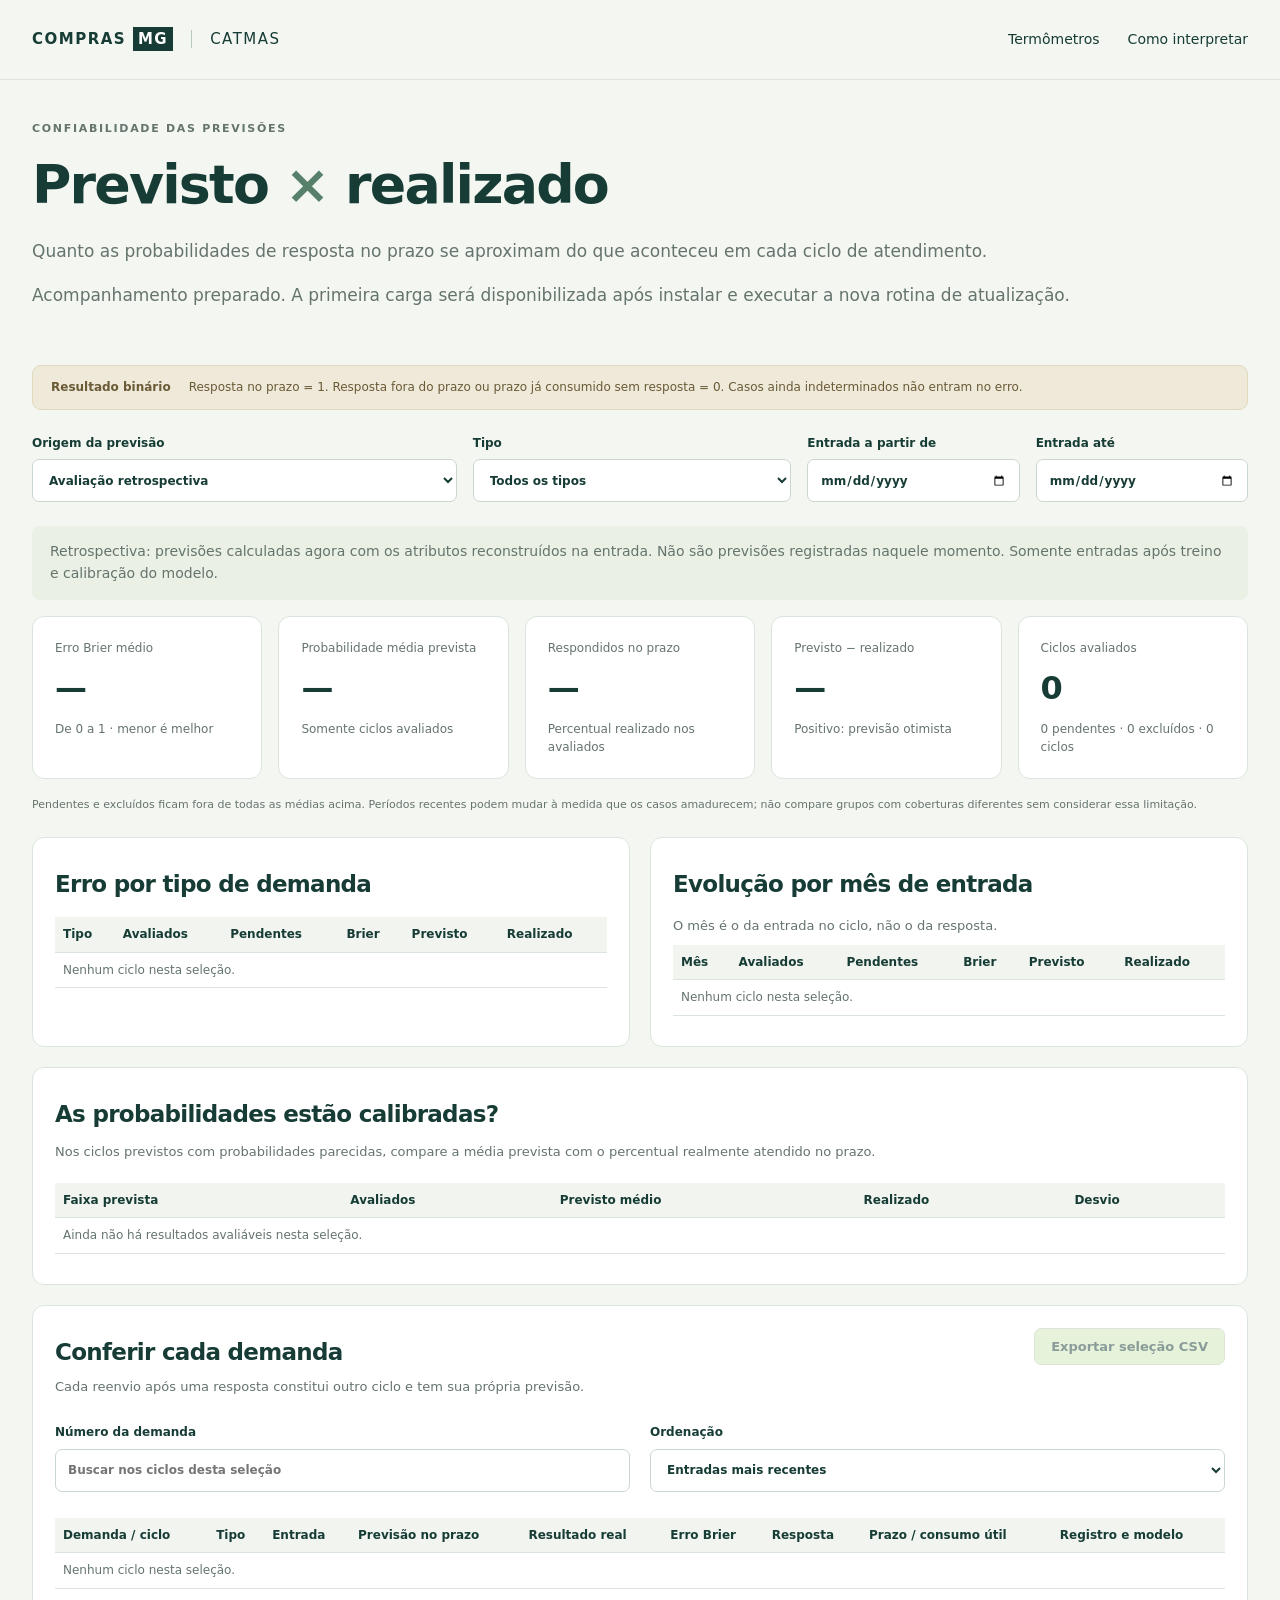
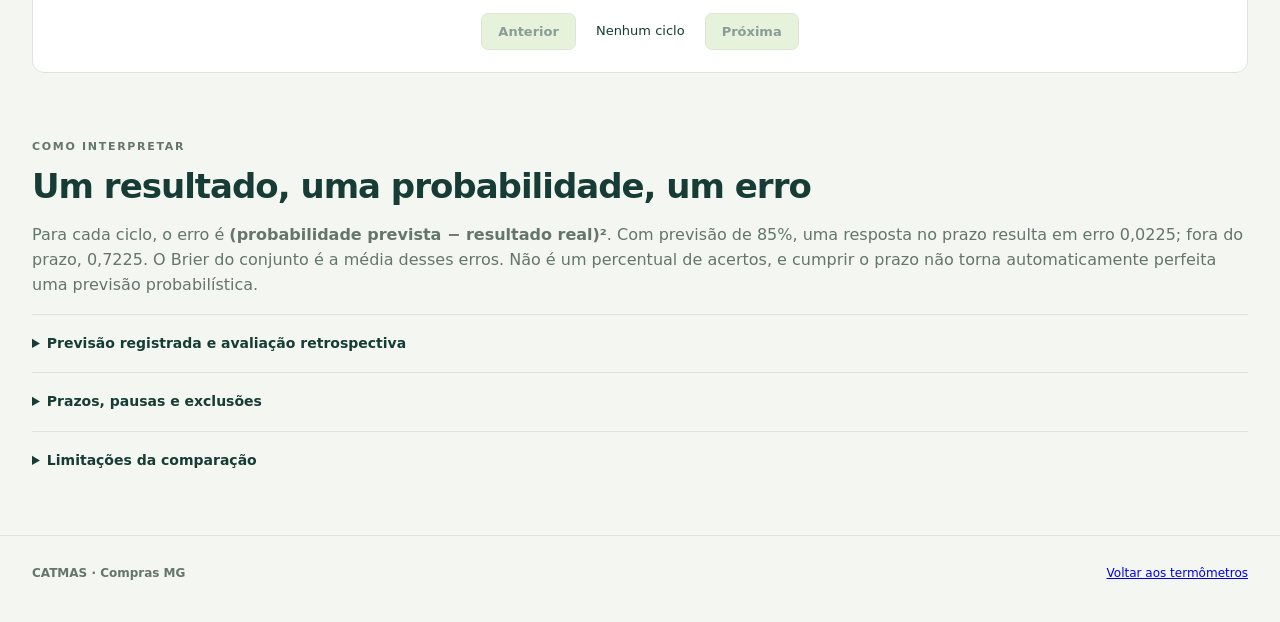
==== acompanhamento.html @ 013da7c5 "Adiciona acompanhamento das probabilidades por demanda com Brier e previsões preservadas" ====
<!doctype html>
<html lang="pt-BR"><head><meta charset="utf-8"><meta name="viewport" content="width=device-width,initial-scale=1"><title>Previsto × realizado · CATMAS</title><link rel="stylesheet" href="style.css?v=20261111-avaliacao-1"><link rel="stylesheet" href="acompanhamento.css?v=1"></head>
<body><header><a class="brand" href="./">COMPRAS <b>MG</b><span>CATMAS</span></a><nav><a href="./">Termômetros</a><a href="#criterios">Como interpretar</a></nav></header>
<main><section class="intro"><div class="eyebrow">CONFIABILIDADE DAS PREVISÕES</div><h1>Previsto <em>×</em> realizado</h1><p>Quanto as probabilidades de resposta no prazo se aproximam do que aconteceu em cada ciclo de atendimento.</p><p id="monitorStatus" role="status">Carregando acompanhamento…</p></section>
<div class="notice"><strong>Resultado binário</strong><span>Resposta no prazo = 1. Resposta fora do prazo ou prazo já consumido sem resposta = 0. Casos ainda indeterminados não entram no erro.</span></div>
<section class="monitor-controls" aria-label="Filtros do acompanhamento"><label>Origem da previsão<select id="evalOrigin"><option value="retrospectiva">Avaliação retrospectiva</option><option value="registrada_sem_resultado">Registrada sem resultado observado</option></select></label><label>Tipo<select id="evalType"><option value="">Todos os tipos</option><option value="item_material">Item de material</option><option value="item_servico">Item de serviço</option><option value="material">Material</option><option value="servico">Serviço</option><option value="alteracao">Solicitação de alteração</option></select></label><label>Entrada a partir de<input id="evalFrom" type="date"></label><label>Entrada até<input id="evalTo" type="date"></label></section>
<p id="originNote" class="origin-note"></p><p id="filterError" role="alert"></p>
<section class="evaluation-metrics" aria-label="Resultados da seleção"><article><span>Erro Brier médio</span><strong id="metricBrier">—</strong><small>De 0 a 1 · menor é melhor</small></article><article><span>Probabilidade média prevista</span><strong id="metricExpected">—</strong><small>Somente ciclos avaliados</small></article><article><span>Respondidos no prazo</span><strong id="metricActual">—</strong><small>Percentual realizado nos avaliados</small></article><article><span>Previsto − realizado</span><strong id="metricGap">—</strong><small>Positivo: previsão otimista</small></article><article><span>Ciclos avaliados</span><strong id="metricCount">—</strong><small id="metricCoverage">Aguardando dados</small></article></section>
<p class="small">Pendentes e excluídos ficam fora de todas as médias acima. Períodos recentes podem mudar à medida que os casos amadurecem; não compare grupos com coberturas diferentes sem considerar essa limitação.</p>
<div class="evaluation-grid"><section class="evaluation-panel"><h2>Erro por tipo de demanda</h2><div class="table-scroll"><table><thead><tr><th>Tipo</th><th>Avaliados</th><th>Pendentes</th><th>Brier</th><th>Previsto</th><th>Realizado</th></tr></thead><tbody id="typeRows"></tbody></table></div></section><section class="evaluation-panel"><h2>Evolução por mês de entrada</h2><p class="small">O mês é o da entrada no ciclo, não o da resposta.</p><div class="table-scroll"><table><thead><tr><th>Mês</th><th>Avaliados</th><th>Pendentes</th><th>Brier</th><th>Previsto</th><th>Realizado</th></tr></thead><tbody id="monthRows"></tbody></table></div></section></div>
<section class="evaluation-panel"><h2>As probabilidades estão calibradas?</h2><p>Nos ciclos previstos com probabilidades parecidas, compare a média prevista com o percentual realmente atendido no prazo.</p><div class="table-scroll"><table><thead><tr><th>Faixa prevista</th><th>Avaliados</th><th>Previsto médio</th><th>Realizado</th><th>Desvio</th></tr></thead><tbody id="calibrationRows"></tbody></table></div></section>
<section class="evaluation-panel"><div class="cardhead"><div><h2>Conferir cada demanda</h2><p>Cada reenvio após uma resposta constitui outro ciclo e tem sua própria previsão.</p></div><button id="exportEvaluation" disabled>Exportar seleção CSV</button></div><div class="record-controls"><label>Número da demanda<input id="evalSearch" inputmode="numeric" placeholder="Buscar nos ciclos desta seleção"></label><label>Ordenação<select id="evalSort"><option value="recent">Entradas mais recentes</option><option value="error">Maior erro de probabilidade</option></select></label></div><div class="table-scroll" tabindex="0" role="region" aria-label="Resultados individuais"><table><thead><tr><th>Demanda / ciclo</th><th>Tipo</th><th>Entrada</th><th>Previsão no prazo</th><th>Resultado real</th><th>Erro Brier</th><th>Resposta</th><th>Prazo / consumo útil</th><th>Registro e modelo</th></tr></thead><tbody id="evaluationRows"></tbody></table></div><div class="pagination"><button id="evalPrev">Anterior</button><span id="evalPage" aria-live="polite">—</span><button id="evalNext">Próxima</button></div></section>
<section class="method" id="criterios"><div class="eyebrow">COMO INTERPRETAR</div><h2>Um resultado, uma probabilidade, um erro</h2><p>Para cada ciclo, o erro é <strong>(probabilidade prevista − resultado real)²</strong>. Com previsão de 85%, uma resposta no prazo resulta em erro 0,0225; fora do prazo, 0,7225. O Brier do conjunto é a média desses erros. Não é um percentual de acertos, e cumprir o prazo não torna automaticamente perfeita uma previsão probabilística.</p><details><summary>Previsão registrada e avaliação retrospectiva</summary><p>Na retrospectiva, o modelo é aplicado agora aos atributos reconstruídos na entrada. Não significa que essa previsão foi exibida naquela data. A avaliação começa em janeiro de 2026, após treino e calibração do modelo atual. A outra visão contém previsões publicadas quando ainda não havia resultado conhecido na extração. Como a extração é periódica e pode ter atraso, isso não certifica registro em tempo real nem anterior à resposta efetiva na origem. As probabilidades ficam congeladas na primeira publicação; revisões dos eventos atualizam apenas a apuração e são sinalizadas.</p></details><details><summary>Prazos, pausas e exclusões</summary><p>São usadas as mesmas regras operacionais do termômetro: dia inicial excluído, 3 dias úteis para itens e alterações, 5 para materiais e serviços, com desconto das pausas com o demandante. Aberto com prazo já consumido recebe resultado 0; aberto ainda dentro do prazo permanece pendente. Retiradas, resposta inferida apenas pela geração do código, inconsistências de pausa e ciclos ausentes da extração ficam excluídos. Resultado 0 significa não atendido no prazo, não necessariamente uma demanda sem resposta até hoje.</p></details><details><summary>Limitações da comparação</summary><p>Avaliar apenas casos já definidos pode favorecer as respostas rápidas nos períodos mais recentes. Por isso o painel informa também pendentes e excluídos. Cada ciclo tem o mesmo peso no Brier agregado; a leitura por tipo evita que grupos maiores escondam erros dos menores. A referência é o último evento observado, sem garantia de sincronização completa. Os modelos são identificados pelo hash e não são retreinados por este acompanhamento.</p><p><a href="https://scikit-learn.org/stable/modules/generated/sklearn.metrics.brier_score_loss.html">Definição técnica do Brier score</a></p></details></section>
</main><footer><strong>CATMAS · Compras MG</strong><a href="./">Voltar aos termômetros</a></footer><script type="module" src="acompanhamento.js?v=1"></script></body></html>
---- style.css ----
:root{--ink:#163c35;--muted:#65746d;--line:#dce4de;--paper:#f4f6f1;--accent:#d1e6b7}*{box-sizing:border-box}html{scroll-behavior:smooth}body{margin:0;color:var(--ink);background:var(--paper);font:16px/1.55 system-ui,-apple-system,BlinkMacSystemFont,'Segoe UI',sans-serif}header,main,footer{max-width:1240px;margin:auto}header{display:flex;justify-content:space-between;padding:28px 32px;border-bottom:1px solid var(--line);align-items:center}.brand{text-decoration:none;color:var(--ink);letter-spacing:1.5px;font-size:15px;font-weight:750}.brand b{background:var(--ink);color:white;padding:3px 5px}.brand span{border-left:1px solid #b9c8bd;margin-left:18px;padding-left:18px;font-weight:400}nav{display:flex;gap:28px}nav a{color:var(--ink);font-size:14px;text-decoration:none}nav a:hover{text-decoration:underline}main{padding:0 32px}.intro{padding:60px 0 32px;max-width:850px}.eyebrow{font-size:11px;font-weight:750;letter-spacing:1.7px;color:var(--muted)}h1{font-size:clamp(36px,5vw,62px);line-height:1.1;letter-spacing:-2.8px;font-weight:550;margin:18px 0 24px}h1 em{font-style:normal;color:#56806a}p{color:var(--muted)}.intro p{font-size:17px;max-width:720px}.stamp{display:flex;gap:9px;align-items:center;font-size:12px;color:var(--muted);margin-top:24px}.dot{width:7px;height:7px;background:#829b73;border-radius:50%}.notice{display:flex;gap:18px;align-items:center;background:#eee9d9;border:1px solid #e0d8bf;border-radius:9px;padding:12px 18px;margin:8px 0 24px;font-size:12px;color:#6a5a36}.notice strong{white-space:nowrap}.dashboard{display:grid;grid-template-columns:1fr 340px;gap:22px}article.gaugecard,.loadcard,.history{border:1px solid var(--line);background:white;border-radius:16px;padding:28px}.cardhead{display:flex;justify-content:space-between;gap:20px;align-items:start}h2{font-size:23px;line-height:1.25;font-weight:600;letter-spacing:-.7px;margin:10px 0}label{display:block;font-size:12px;font-weight:600}.selector{min-width:175px}select,input{display:block;width:100%;font:inherit;color:var(--ink);border:1px solid #cbd6ce;background:#fff;border-radius:7px;padding:10px 12px;margin-top:7px;min-height:43px}select:focus,input:focus,button:focus{outline:3px solid #b6d2a9;outline-offset:2px}.gaugewrap{max-width:490px;margin:28px auto 10px;position:relative}.gaugewrap svg{width:100%;display:block}.tick{font:13px system-ui;fill:#748078}.gaugevalue{text-align:center;margin-top:-17px;position:relative}.gaugevalue strong{font-size:53px;line-height:1.15;letter-spacing:-2px;display:block}.gaugevalue span{font-size:13px;color:var(--muted)}#needle{transition:transform .7s}.gaugefoot{display:flex;justify-content:center;gap:32px;border-top:1px solid var(--line);margin-top:26px;padding-top:18px;font-size:12px;color:var(--muted)}.gaugefoot b{display:block;font-size:17px;color:var(--ink)}.small{font-size:11px;line-height:1.6;margin:17px 0 0}.loadcard{background:#eaf0e4}.flag{font-size:68px;line-height:1.1;margin:26px 0 8px;color:#4e8b76}.loadcard h2{font-size:26px}.loadcard>p{font-size:13px}.loadnumber{display:flex;align-items:center;gap:16px;margin:25px 0}.loadnumber strong{font-size:46px;font-weight:550;line-height:1}.loadnumber span{font-size:12px;color:var(--muted)}dl{margin:0}dl>div{display:flex;justify-content:space-between;gap:8px;border-top:1px solid #d0dccb;padding:10px 0;font-size:12px}dd{margin:0;font-weight:650}.lookup{padding:34px;border-radius:16px;background:var(--ink);color:white;margin:24px 0;display:grid;grid-template-columns:1fr 1fr;gap:10px 40px}.lookup p{color:#c2d1c8;font-size:14px}.lookup .eyebrow{color:#a8c0b1}.lookup form{display:flex;align-items:end;gap:12px}.lookup label{flex:1}.lookup button{border:0;border-radius:7px;background:var(--accent);font:600 14px system-ui;padding:14px 20px;cursor:pointer;min-height:44px}.lookup .small,#answer{grid-column:1/-1}#answer{display:grid;gap:12px}.result{border:1px solid #57776d;border-radius:9px;padding:18px;margin-top:10px}.result h3{margin:0 0 8px;font-size:16px}.result p{margin:5px 0}.result strong{color:white}.history{margin:24px 0}.cardhead p{font-size:13px;margin:8px 0}.history .selector{min-width:95px}.legend{display:flex;gap:22px;font-size:12px;margin:22px 0}.legend span{display:flex;align-items:center;gap:7px}.legend i{width:10px;height:10px;border-radius:2px}.first{background:#396c5b}.again{background:#b7cf98}.chart{display:flex;align-items:end;height:245px;gap:14px;padding-top:20px;margin-bottom:30px}.barcol{flex:1;min-width:0;height:100%;display:flex;justify-content:end;flex-direction:column;align-items:center;position:relative}.bar{width:100%;max-width:55px;border-radius:4px 4px 0 0;overflow:hidden;display:flex;flex-direction:column;min-height:1px}.bar .again,.bar .first{width:100%}.barcol .month{position:absolute;bottom:-24px;font-size:11px;color:var(--muted)}.barcol .count{font-size:10px;color:var(--muted);margin-bottom:7px}.method{padding:45px 0}.method>h2{font-size:34px;letter-spacing:-1px}.lead{max-width:700px}.methodgrid{display:grid;grid-template-columns:repeat(4,1fr);gap:25px;margin:32px 0}.methodgrid article>span{color:#809077;font-size:13px}.methodgrid h3{font-size:17px;line-height:1.3}.methodgrid p{font-size:13px}details{border-top:1px solid var(--line);padding:18px 0;font-size:14px}summary{cursor:pointer;font-weight:600}details p{max-width:950px}table{width:100%;border-collapse:collapse;margin-top:15px;font-size:12px}th,td{text-align:left;border-bottom:1px solid var(--line);padding:8px}footer{display:flex;justify-content:space-between;padding:28px 32px 40px;border-top:1px solid var(--line);font-size:12px;color:var(--muted)}@media(max-width:960px){.dashboard{grid-template-columns:1fr 285px}.cardhead{flex-wrap:wrap}.methodgrid{grid-template-columns:1fr 1fr}.lookup{grid-template-columns:1fr}.lookup form{margin-top:12px}}@media(max-width:680px){header,main,footer{padding-left:18px;padding-right:18px}header{padding-top:20px;padding-bottom:20px}nav{gap:12px}nav a{font-size:11px}.brand span{display:none}.intro{padding-top:38px}.dashboard{grid-template-columns:1fr}.notice{align-items:start;flex-direction:column;gap:4px}.cardhead{display:block}.selector{margin-top:18px}.loadcard{padding:24px}.flag{float:right;margin:8px 0}.lookup{padding:24px}.lookup form{flex-wrap:wrap}.lookup label{min-width:100%}.chart{gap:6px;height:200px}.barcol .count{font-size:8px}.barcol .month{font-size:9px}.methodgrid{grid-template-columns:1fr}.gaugefoot{gap:20px}footer{flex-direction:column;gap:8px}}

/* Continuous monthly history */
.history{min-width:0}
.scrollhint{font-size:12px;margin:0 0 12px;color:var(--muted)}
.chartscroll{overflow-x:auto;overscroll-behavior-x:contain;scrollbar-color:#809b8d #eaf0e4;scrollbar-width:auto;padding:0 4px 12px}
.chartscroll:focus-visible{outline:3px solid #b6d2a9;outline-offset:4px;border-radius:4px}
.chartscroll .chart{width:max-content;min-width:100%;height:245px;gap:14px;margin-bottom:34px}
.chartscroll .barcol{flex:0 0 76px;min-width:76px}
.chartscroll .barcol .month{white-space:nowrap;font-size:11px}
.chartscroll .barcol .count{font-size:10px}
.loadcard dt small{display:block;font-size:10px;color:var(--muted)}

/* Balanced text and consistent card alignment */
.intro{max-width:960px}
h1{max-width:850px;text-wrap:balance}
.intro p{max-width:850px;text-wrap:pretty}
h2,h3{text-wrap:balance}
p{text-wrap:pretty}
.cardhead>div{min-width:0;flex:1}
.gaugecard .selector{flex:0 0 190px;min-width:190px}
.dashboard{grid-template-columns:minmax(0,1fr) 340px}
.gaugecard{min-width:0}
.stamp{align-items:baseline}
.dot{flex-shrink:0}
@media(max-width:1050px){.gaugecard .cardhead{flex-direction:column}.gaugecard .selector{flex:auto;width:100%;max-width:280px}}
@media(max-width:960px){.dashboard{grid-template-columns:minmax(0,1fr) 285px}}
@media(max-width:680px){.dashboard{grid-template-columns:minmax(0,1fr)}h1{letter-spacing:-1.5px}.intro p{font-size:16px}.gaugecard .selector{max-width:none}.notice span{text-wrap:pretty}}

.intro{max-width:none}h1{max-width:none;font-size:clamp(36px,4.2vw,56px);letter-spacing:-1.8px}

.loadlegend{flex-wrap:wrap;gap:12px 22px}.dailyrow{width:max-content;min-width:100%;border-top:1px solid var(--line);padding-top:14px}.dailyrow h3{position:sticky;left:0;width:fit-content;max-width:85vw;background:white;margin:0 0 8px;font-size:14px}.dailyrow svg{display:block}.dailyrow circle{cursor:help}#dailyTable{max-height:420px}.history .selector{min-width:175px}

.dailyrow .dailyaxis{position:sticky;left:0;margin-top:-165px;background:white;pointer-events:none}

/* Full-width layout and simultaneous indicators. */
[hidden]{display:none!important}
header,main,footer{max-width:none;width:100%}
.intro,.intro p,h1,.lead,details p{max-width:none}
.intro p{text-wrap:wrap}
.intro{padding-top:40px}
.indicators-heading{display:flex;justify-content:space-between;align-items:center;gap:24px;margin:28px 0 20px}
.indicators-heading h2{font-size:28px}
.totalqueue{display:flex;align-items:center;gap:12px;margin:0;font-size:12px;max-width:280px}
.totalqueue strong{color:var(--ink);font-size:32px;line-height:1.1;white-space:nowrap}
.dashboard{display:grid;grid-template-columns:repeat(5,minmax(0,1fr));gap:16px}
article.gaugecard{padding:20px 16px;display:flex;flex-direction:column;min-width:0}
.gaugecard .cardhead{display:block;min-height:76px}
.gaugecard h3{font-size:18px;line-height:1.25;letter-spacing:-.35px;margin:0 0 10px;text-wrap:wrap}
.deadline{display:inline-block;background:#f1f4ef;color:var(--muted);font-size:12px;padding:3px 9px;border-radius:20px}
.gaugewrap{width:100%;max-width:340px;margin:12px auto 0}
.tick{font-size:19px}
.gaugevalue{margin-top:-4px}
.gaugevalue strong{font-size:40px;letter-spacing:-1.5px}
.gaugevalue span{font-size:11px;display:block;line-height:1.4;margin-top:4px}
[data-field="needle"]{transition:transform .7s}
.late{font-size:12px;text-align:center;margin:14px 0 20px}
.late strong{color:var(--ink);white-space:nowrap}
.cardload{border-top:1px solid var(--line);padding-top:16px;margin-top:auto}
.loadstatus{display:flex;gap:8px;align-items:center;font-size:14px;line-height:1.3}
.loadstatus>span{font-size:24px;line-height:1}
.loadstatus[data-level="0"]{color:#3b725e}
.loadstatus[data-level="1"]{color:#896110}
.loadstatus[data-level="2"]{color:#a6433d}
.loadstatus[data-level="3"]{color:#65746d}
.load-description{font-size:12px;line-height:1.5;min-height:54px;margin:10px 0 14px}
.cardload dl>div{font-size:11px;align-items:baseline;gap:6px}
.cardload dd{font-size:13px;text-align:right}
.indicator-note{margin:18px 0 0;font-size:12px}
@media(max-width:1199px){.dashboard{grid-template-columns:repeat(3,minmax(0,1fr))}}
@media(max-width:799px){.dashboard{grid-template-columns:repeat(2,minmax(0,1fr))}.indicators-heading{align-items:start;flex-direction:column;gap:12px}.totalqueue{max-width:none}.gaugecard .cardhead{min-height:76px}}
@media(max-width:479px){.dashboard{grid-template-columns:minmax(0,1fr)}.gaugecard .cardhead{min-height:0}.gaugecard h3{font-size:21px}.gaugewrap{max-width:290px}.load-description{min-height:0}.cardload dl>div{font-size:12px}.gaugevalue strong{font-size:46px}}
@media(prefers-reduced-motion:reduce){html{scroll-behavior:auto}[data-field="needle"]{transition:none}}


/* Navigation accommodates monitoring on narrow screens. */
header{flex-wrap:wrap;gap:16px}nav{flex-wrap:wrap}
---- acompanhamento.css ----
.monitor-controls{display:grid;grid-template-columns:2fr 1.5fr 1fr 1fr;gap:16px;margin:24px 0}
.origin-note{padding:15px 18px;background:#eaf0e4;border-radius:8px;font-size:14px}
#filterError{color:#a6433d}
.evaluation-metrics{display:grid;grid-template-columns:repeat(5,minmax(0,1fr));gap:16px}
.evaluation-metrics article,.evaluation-panel{background:white;border:1px solid var(--line);border-radius:12px;padding:22px;min-width:0}
.evaluation-metrics span,.evaluation-metrics small{display:block;color:var(--muted);font-size:12px}
.evaluation-metrics strong{display:block;font-size:32px;margin:12px 0;line-height:1.2}
.evaluation-metrics small{line-height:1.5}
.evaluation-grid{display:grid;grid-template-columns:1fr 1fr;gap:20px;margin-top:24px}
.evaluation-panel{margin:20px 0}.evaluation-grid .evaluation-panel{margin:0}
.evaluation-panel p{font-size:13px}.table-scroll{overflow-x:auto;max-height:540px}
.table-scroll:focus-visible{outline:3px solid #b6d2a9;outline-offset:3px}
thead th{background:#f1f4ef;position:sticky;top:0;z-index:1;white-space:nowrap}
td{font-variant-numeric:tabular-nums;vertical-align:top}.table-scroll table{margin:8px 0}
#evaluationRows td{min-width:100px}#evaluationRows td:last-child{min-width:185px}
.record-controls{display:flex;gap:20px;margin:18px 0}.record-controls label{flex:1}
button{font:600 13px system-ui;color:var(--ink);background:var(--accent);border:1px solid #bdcdb4;border-radius:7px;padding:10px 16px;cursor:pointer}button:disabled{opacity:.5;cursor:default}
.pagination{display:flex;justify-content:center;align-items:center;gap:20px;margin-top:16px;font-size:13px}
.result-note{display:block;color:var(--muted);font-size:10px;margin-top:5px}.empty-row{text-align:center;padding:24px;color:var(--muted)}
@media(max-width:1100px){.evaluation-metrics{grid-template-columns:repeat(3,minmax(0,1fr))}.evaluation-grid{grid-template-columns:1fr}.monitor-controls{grid-template-columns:1fr 1fr}}
@media(max-width:600px){.evaluation-metrics{grid-template-columns:1fr 1fr}.monitor-controls{grid-template-columns:1fr}.evaluation-panel{padding:16px}.record-controls{flex-direction:column;gap:12px}.pagination{gap:10px}.evaluation-metrics article{padding:16px}.evaluation-metrics strong{font-size:27px}}
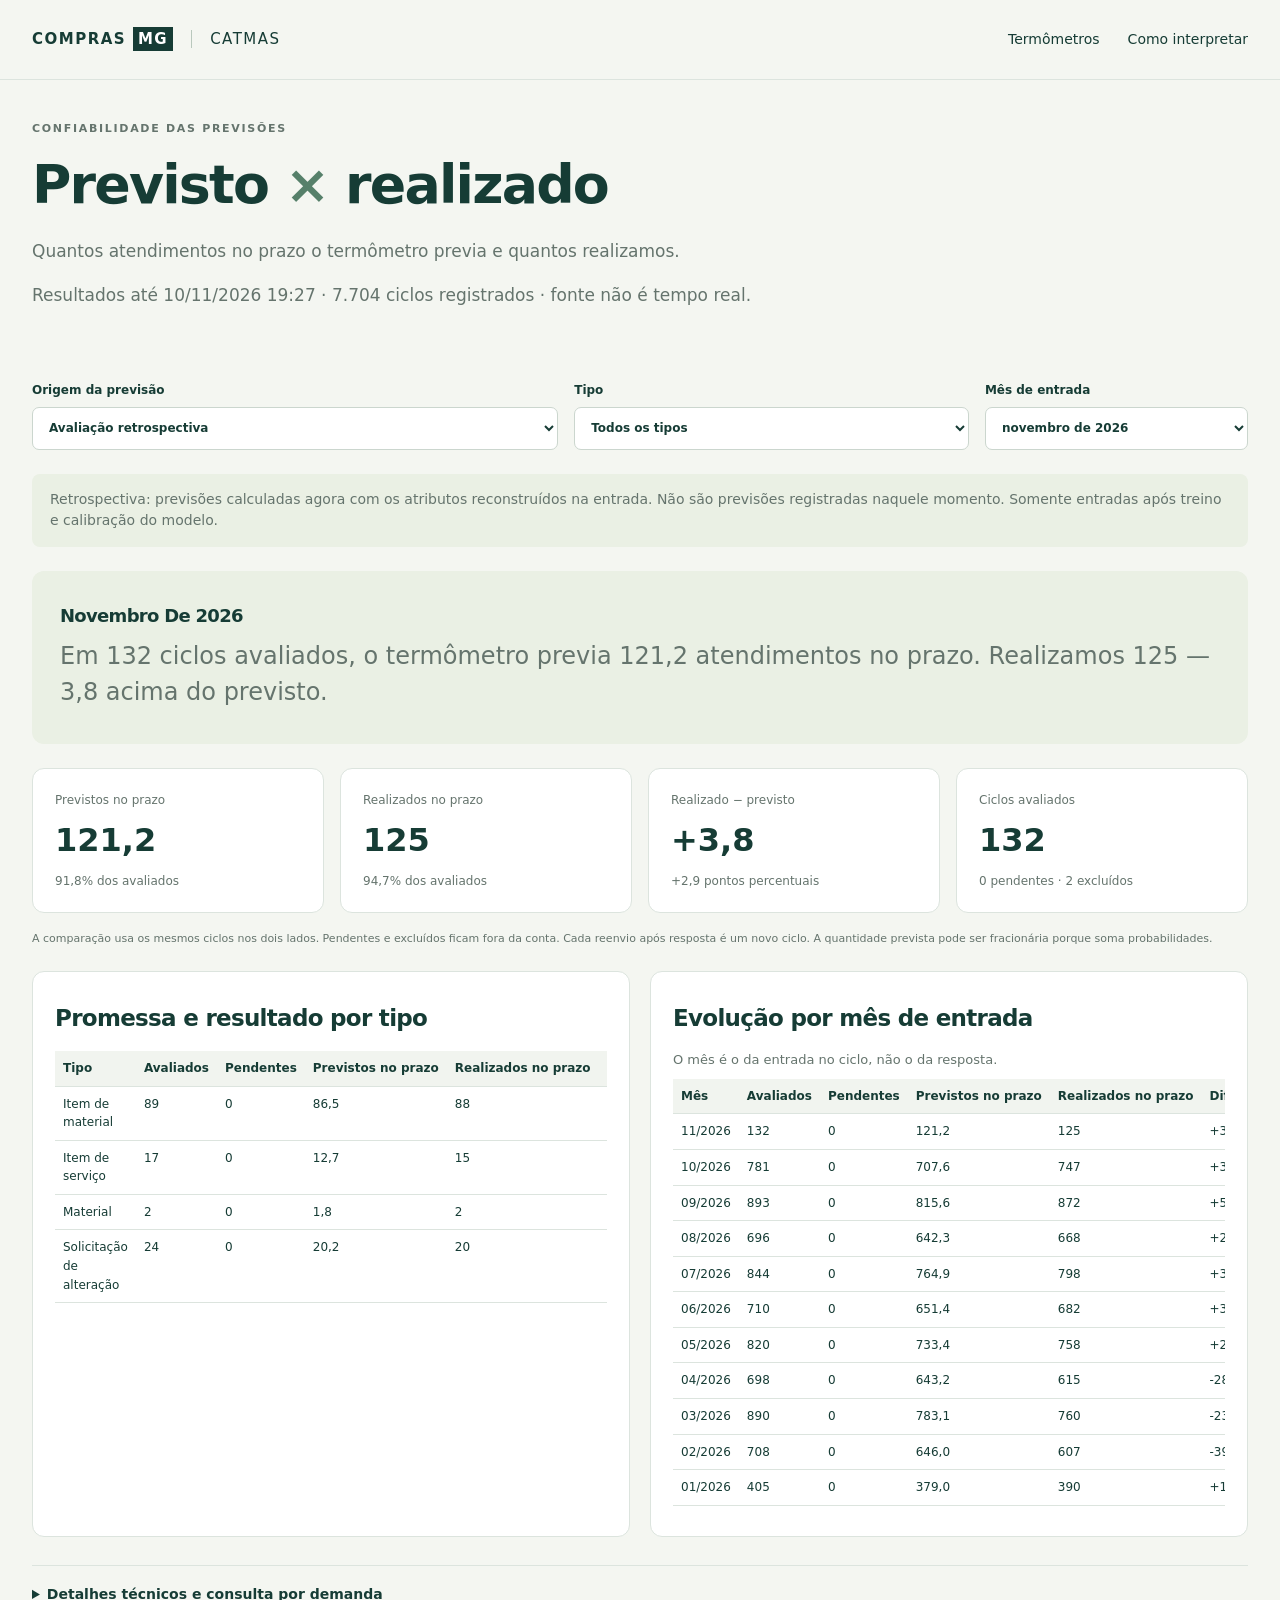
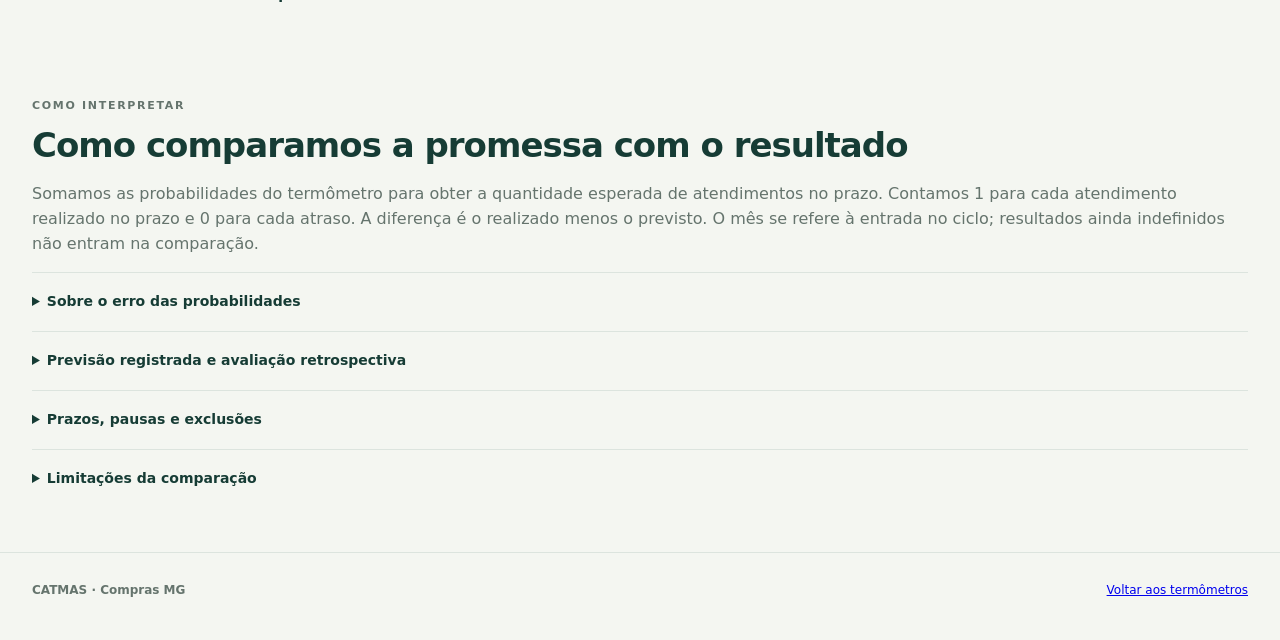
==== commit 71928fe8: "Simplifica avaliação mensal: atendimentos previstos versus realizados" ====
--- a/acompanhamento.html
+++ b/acompanhamento.html
@@ -1,14 +1,14 @@
 <!doctype html>
-<html lang="pt-BR"><head><meta charset="utf-8"><meta name="viewport" content="width=device-width,initial-scale=1"><title>Previsto × realizado · CATMAS</title><link rel="stylesheet" href="style.css?v=20261111-avaliacao-1"><link rel="stylesheet" href="acompanhamento.css?v=1"></head>
+<html lang="pt-BR"><head><meta charset="utf-8"><meta name="viewport" content="width=device-width,initial-scale=1"><title>Previsto × realizado · CATMAS</title><link rel="stylesheet" href="style.css?v=20261111-avaliacao-1"><link rel="stylesheet" href="acompanhamento.css?v=2"></head>
 <body><header><a class="brand" href="./">COMPRAS <b>MG</b><span>CATMAS</span></a><nav><a href="./">Termômetros</a><a href="#criterios">Como interpretar</a></nav></header>
-<main><section class="intro"><div class="eyebrow">CONFIABILIDADE DAS PREVISÕES</div><h1>Previsto <em>×</em> realizado</h1><p>Quanto as probabilidades de resposta no prazo se aproximam do que aconteceu em cada ciclo de atendimento.</p><p id="monitorStatus" role="status">Carregando acompanhamento…</p></section>
-<div class="notice"><strong>Resultado binário</strong><span>Resposta no prazo = 1. Resposta fora do prazo ou prazo já consumido sem resposta = 0. Casos ainda indeterminados não entram no erro.</span></div>
-<section class="monitor-controls" aria-label="Filtros do acompanhamento"><label>Origem da previsão<select id="evalOrigin"><option value="retrospectiva">Avaliação retrospectiva</option><option value="registrada_sem_resultado">Registrada sem resultado observado</option></select></label><label>Tipo<select id="evalType"><option value="">Todos os tipos</option><option value="item_material">Item de material</option><option value="item_servico">Item de serviço</option><option value="material">Material</option><option value="servico">Serviço</option><option value="alteracao">Solicitação de alteração</option></select></label><label>Entrada a partir de<input id="evalFrom" type="date"></label><label>Entrada até<input id="evalTo" type="date"></label></section>
+<main><section class="intro"><div class="eyebrow">CONFIABILIDADE DAS PREVISÕES</div><h1>Previsto <em>×</em> realizado</h1><p>Quantos atendimentos no prazo o termômetro previa e quantos realizamos.</p><p id="monitorStatus" role="status">Carregando acompanhamento…</p></section>
+<section class="monitor-controls" aria-label="Filtros do acompanhamento"><label>Origem da previsão<select id="evalOrigin"><option value="retrospectiva">Avaliação retrospectiva</option><option value="registrada_sem_resultado">Registrada sem resultado observado</option></select></label><label>Tipo<select id="evalType"><option value="">Todos os tipos</option><option value="item_material">Item de material</option><option value="item_servico">Item de serviço</option><option value="material">Material</option><option value="servico">Serviço</option><option value="alteracao">Solicitação de alteração</option></select></label><label>Mês de entrada<select id="evalMonth"></select></label></section>
 <p id="originNote" class="origin-note"></p><p id="filterError" role="alert"></p>
-<section class="evaluation-metrics" aria-label="Resultados da seleção"><article><span>Erro Brier médio</span><strong id="metricBrier">—</strong><small>De 0 a 1 · menor é melhor</small></article><article><span>Probabilidade média prevista</span><strong id="metricExpected">—</strong><small>Somente ciclos avaliados</small></article><article><span>Respondidos no prazo</span><strong id="metricActual">—</strong><small>Percentual realizado nos avaliados</small></article><article><span>Previsto − realizado</span><strong id="metricGap">—</strong><small>Positivo: previsão otimista</small></article><article><span>Ciclos avaliados</span><strong id="metricCount">—</strong><small id="metricCoverage">Aguardando dados</small></article></section>
-<p class="small">Pendentes e excluídos ficam fora de todas as médias acima. Períodos recentes podem mudar à medida que os casos amadurecem; não compare grupos com coberturas diferentes sem considerar essa limitação.</p>
-<div class="evaluation-grid"><section class="evaluation-panel"><h2>Erro por tipo de demanda</h2><div class="table-scroll"><table><thead><tr><th>Tipo</th><th>Avaliados</th><th>Pendentes</th><th>Brier</th><th>Previsto</th><th>Realizado</th></tr></thead><tbody id="typeRows"></tbody></table></div></section><section class="evaluation-panel"><h2>Evolução por mês de entrada</h2><p class="small">O mês é o da entrada no ciclo, não o da resposta.</p><div class="table-scroll"><table><thead><tr><th>Mês</th><th>Avaliados</th><th>Pendentes</th><th>Brier</th><th>Previsto</th><th>Realizado</th></tr></thead><tbody id="monthRows"></tbody></table></div></section></div>
-<section class="evaluation-panel"><h2>As probabilidades estão calibradas?</h2><p>Nos ciclos previstos com probabilidades parecidas, compare a média prevista com o percentual realmente atendido no prazo.</p><div class="table-scroll"><table><thead><tr><th>Faixa prevista</th><th>Avaliados</th><th>Previsto médio</th><th>Realizado</th><th>Desvio</th></tr></thead><tbody id="calibrationRows"></tbody></table></div></section>
+<section class="promise-summary" aria-label="Resumo do mês"><h2 id="monthTitle">Mês de entrada</h2><p id="promiseSentence" aria-live="polite">Carregando comparação…</p></section>
+<section class="evaluation-metrics" aria-label="Resultados da seleção"><article><span>Previstos no prazo</span><strong id="metricExpected">—</strong><small id="expectedRate">—</small></article><article><span>Realizados no prazo</span><strong id="metricActual">—</strong><small id="actualRate">—</small></article><article><span>Realizado − previsto</span><strong id="metricGap">—</strong><small id="gapRate">—</small></article><article><span>Ciclos avaliados</span><strong id="metricCount">—</strong><small id="metricCoverage">Aguardando dados</small></article></section>
+<p class="small">A comparação usa os mesmos ciclos nos dois lados. Pendentes e excluídos ficam fora da conta. Cada reenvio após resposta é um novo ciclo. A quantidade prevista pode ser fracionária porque soma probabilidades.</p>
+<div class="evaluation-grid"><section class="evaluation-panel"><h2>Promessa e resultado por tipo</h2><div class="table-scroll"><table><thead><tr><th>Tipo</th><th>Avaliados</th><th>Pendentes</th><th>Previstos no prazo</th><th>Realizados no prazo</th><th>Diferença</th></tr></thead><tbody id="typeRows"></tbody></table></div></section><section class="evaluation-panel"><h2>Evolução por mês de entrada</h2><p class="small">O mês é o da entrada no ciclo, não o da resposta.</p><div class="table-scroll"><table><thead><tr><th>Mês</th><th>Avaliados</th><th>Pendentes</th><th>Previstos no prazo</th><th>Realizados no prazo</th><th>Diferença</th></tr></thead><tbody id="monthRows"></tbody></table></div></section></div>
+<details class="technical"><summary>Detalhes técnicos e consulta por demanda</summary><p>Erro Brier médio da seleção: <strong id="metricBrier">—</strong> (menor é melhor).</p><section class="evaluation-panel"><h2>As probabilidades estão calibradas?</h2><p>Nos ciclos previstos com probabilidades parecidas, compare a média prevista com o percentual realmente atendido no prazo.</p><div class="table-scroll"><table><thead><tr><th>Faixa prevista</th><th>Avaliados</th><th>Previsto médio</th><th>Realizado</th><th>Desvio</th></tr></thead><tbody id="calibrationRows"></tbody></table></div></section>
 <section class="evaluation-panel"><div class="cardhead"><div><h2>Conferir cada demanda</h2><p>Cada reenvio após uma resposta constitui outro ciclo e tem sua própria previsão.</p></div><button id="exportEvaluation" disabled>Exportar seleção CSV</button></div><div class="record-controls"><label>Número da demanda<input id="evalSearch" inputmode="numeric" placeholder="Buscar nos ciclos desta seleção"></label><label>Ordenação<select id="evalSort"><option value="recent">Entradas mais recentes</option><option value="error">Maior erro de probabilidade</option></select></label></div><div class="table-scroll" tabindex="0" role="region" aria-label="Resultados individuais"><table><thead><tr><th>Demanda / ciclo</th><th>Tipo</th><th>Entrada</th><th>Previsão no prazo</th><th>Resultado real</th><th>Erro Brier</th><th>Resposta</th><th>Prazo / consumo útil</th><th>Registro e modelo</th></tr></thead><tbody id="evaluationRows"></tbody></table></div><div class="pagination"><button id="evalPrev">Anterior</button><span id="evalPage" aria-live="polite">—</span><button id="evalNext">Próxima</button></div></section>
-<section class="method" id="criterios"><div class="eyebrow">COMO INTERPRETAR</div><h2>Um resultado, uma probabilidade, um erro</h2><p>Para cada ciclo, o erro é <strong>(probabilidade prevista − resultado real)²</strong>. Com previsão de 85%, uma resposta no prazo resulta em erro 0,0225; fora do prazo, 0,7225. O Brier do conjunto é a média desses erros. Não é um percentual de acertos, e cumprir o prazo não torna automaticamente perfeita uma previsão probabilística.</p><details><summary>Previsão registrada e avaliação retrospectiva</summary><p>Na retrospectiva, o modelo é aplicado agora aos atributos reconstruídos na entrada. Não significa que essa previsão foi exibida naquela data. A avaliação começa em janeiro de 2026, após treino e calibração do modelo atual. A outra visão contém previsões publicadas quando ainda não havia resultado conhecido na extração. Como a extração é periódica e pode ter atraso, isso não certifica registro em tempo real nem anterior à resposta efetiva na origem. As probabilidades ficam congeladas na primeira publicação; revisões dos eventos atualizam apenas a apuração e são sinalizadas.</p></details><details><summary>Prazos, pausas e exclusões</summary><p>São usadas as mesmas regras operacionais do termômetro: dia inicial excluído, 3 dias úteis para itens e alterações, 5 para materiais e serviços, com desconto das pausas com o demandante. Aberto com prazo já consumido recebe resultado 0; aberto ainda dentro do prazo permanece pendente. Retiradas, resposta inferida apenas pela geração do código, inconsistências de pausa e ciclos ausentes da extração ficam excluídos. Resultado 0 significa não atendido no prazo, não necessariamente uma demanda sem resposta até hoje.</p></details><details><summary>Limitações da comparação</summary><p>Avaliar apenas casos já definidos pode favorecer as respostas rápidas nos períodos mais recentes. Por isso o painel informa também pendentes e excluídos. Cada ciclo tem o mesmo peso no Brier agregado; a leitura por tipo evita que grupos maiores escondam erros dos menores. A referência é o último evento observado, sem garantia de sincronização completa. Os modelos são identificados pelo hash e não são retreinados por este acompanhamento.</p><p><a href="https://scikit-learn.org/stable/modules/generated/sklearn.metrics.brier_score_loss.html">Definição técnica do Brier score</a></p></details></section>
-</main><footer><strong>CATMAS · Compras MG</strong><a href="./">Voltar aos termômetros</a></footer><script type="module" src="acompanhamento.js?v=1"></script></body></html>
+</details><section class="method" id="criterios"><div class="eyebrow">COMO INTERPRETAR</div><h2>Como comparamos a promessa com o resultado</h2><p>Somamos as probabilidades do termômetro para obter a quantidade esperada de atendimentos no prazo. Contamos 1 para cada atendimento realizado no prazo e 0 para cada atraso. A diferença é o realizado menos o previsto. O mês se refere à entrada no ciclo; resultados ainda indefinidos não entram na comparação.</p><details><summary>Sobre o erro das probabilidades</summary><p>Para cada ciclo, o erro é <strong>(probabilidade prevista − resultado real)²</strong>. Com previsão de 85%, uma resposta no prazo resulta em erro 0,0225; fora do prazo, 0,7225. O Brier do conjunto é a média desses erros. Não é um percentual de acertos, e cumprir o prazo não torna automaticamente perfeita uma previsão probabilística.</p></details><details><summary>Previsão registrada e avaliação retrospectiva</summary><p>Na retrospectiva, o modelo é aplicado agora aos atributos reconstruídos na entrada. Não significa que essa previsão foi exibida naquela data. A avaliação começa em janeiro de 2026, após treino e calibração do modelo atual. A outra visão contém previsões publicadas quando ainda não havia resultado conhecido na extração. Como a extração é periódica e pode ter atraso, isso não certifica registro em tempo real nem anterior à resposta efetiva na origem. As probabilidades ficam congeladas na primeira publicação; revisões dos eventos atualizam apenas a apuração e são sinalizadas.</p></details><details><summary>Prazos, pausas e exclusões</summary><p>São usadas as mesmas regras operacionais do termômetro: dia inicial excluído, 3 dias úteis para itens e alterações, 5 para materiais e serviços, com desconto das pausas com o demandante. Aberto com prazo já consumido recebe resultado 0; aberto ainda dentro do prazo permanece pendente. Retiradas, resposta inferida apenas pela geração do código, inconsistências de pausa e ciclos ausentes da extração ficam excluídos. Resultado 0 significa não atendido no prazo, não necessariamente uma demanda sem resposta até hoje.</p></details><details><summary>Limitações da comparação</summary><p>Avaliar apenas casos já definidos pode favorecer as respostas rápidas nos períodos mais recentes. Por isso o painel informa também pendentes e excluídos. Cada ciclo tem o mesmo peso no Brier agregado; a leitura por tipo evita que grupos maiores escondam erros dos menores. A referência é o último evento observado, sem garantia de sincronização completa. Os modelos são identificados pelo hash e não são retreinados por este acompanhamento.</p><p><a href="https://scikit-learn.org/stable/modules/generated/sklearn.metrics.brier_score_loss.html">Definição técnica do Brier score</a></p></details></section>
+</main><footer><strong>CATMAS · Compras MG</strong><a href="./">Voltar aos termômetros</a></footer><script type="module" src="acompanhamento.js?v=2"></script></body></html>
--- a/acompanhamento.css
+++ b/acompanhamento.css
@@ -19,3 +19,5 @@
 .result-note{display:block;color:var(--muted);font-size:10px;margin-top:5px}.empty-row{text-align:center;padding:24px;color:var(--muted)}
 @media(max-width:1100px){.evaluation-metrics{grid-template-columns:repeat(3,minmax(0,1fr))}.evaluation-grid{grid-template-columns:1fr}.monitor-controls{grid-template-columns:1fr 1fr}}
 @media(max-width:600px){.evaluation-metrics{grid-template-columns:1fr 1fr}.monitor-controls{grid-template-columns:1fr}.evaluation-panel{padding:16px}.record-controls{flex-direction:column;gap:12px}.pagination{gap:10px}.evaluation-metrics article{padding:16px}.evaluation-metrics strong{font-size:27px}}
+
+.monitor-controls{grid-template-columns:2fr 1.5fr 1fr}.evaluation-metrics{grid-template-columns:repeat(4,minmax(0,1fr))}.promise-summary{padding:24px 28px;background:#eaf0e4;border-radius:12px;margin:24px 0}.promise-summary h2{font-size:18px;text-transform:capitalize}.promise-summary p{font-size:24px;line-height:1.5;margin:10px 0}.technical{margin:28px 0}.technical>summary{font-weight:600;cursor:pointer}@media(max-width:600px){.monitor-controls{grid-template-columns:1fr}.evaluation-metrics{grid-template-columns:1fr 1fr}.promise-summary{padding:20px}.promise-summary p{font-size:20px}}
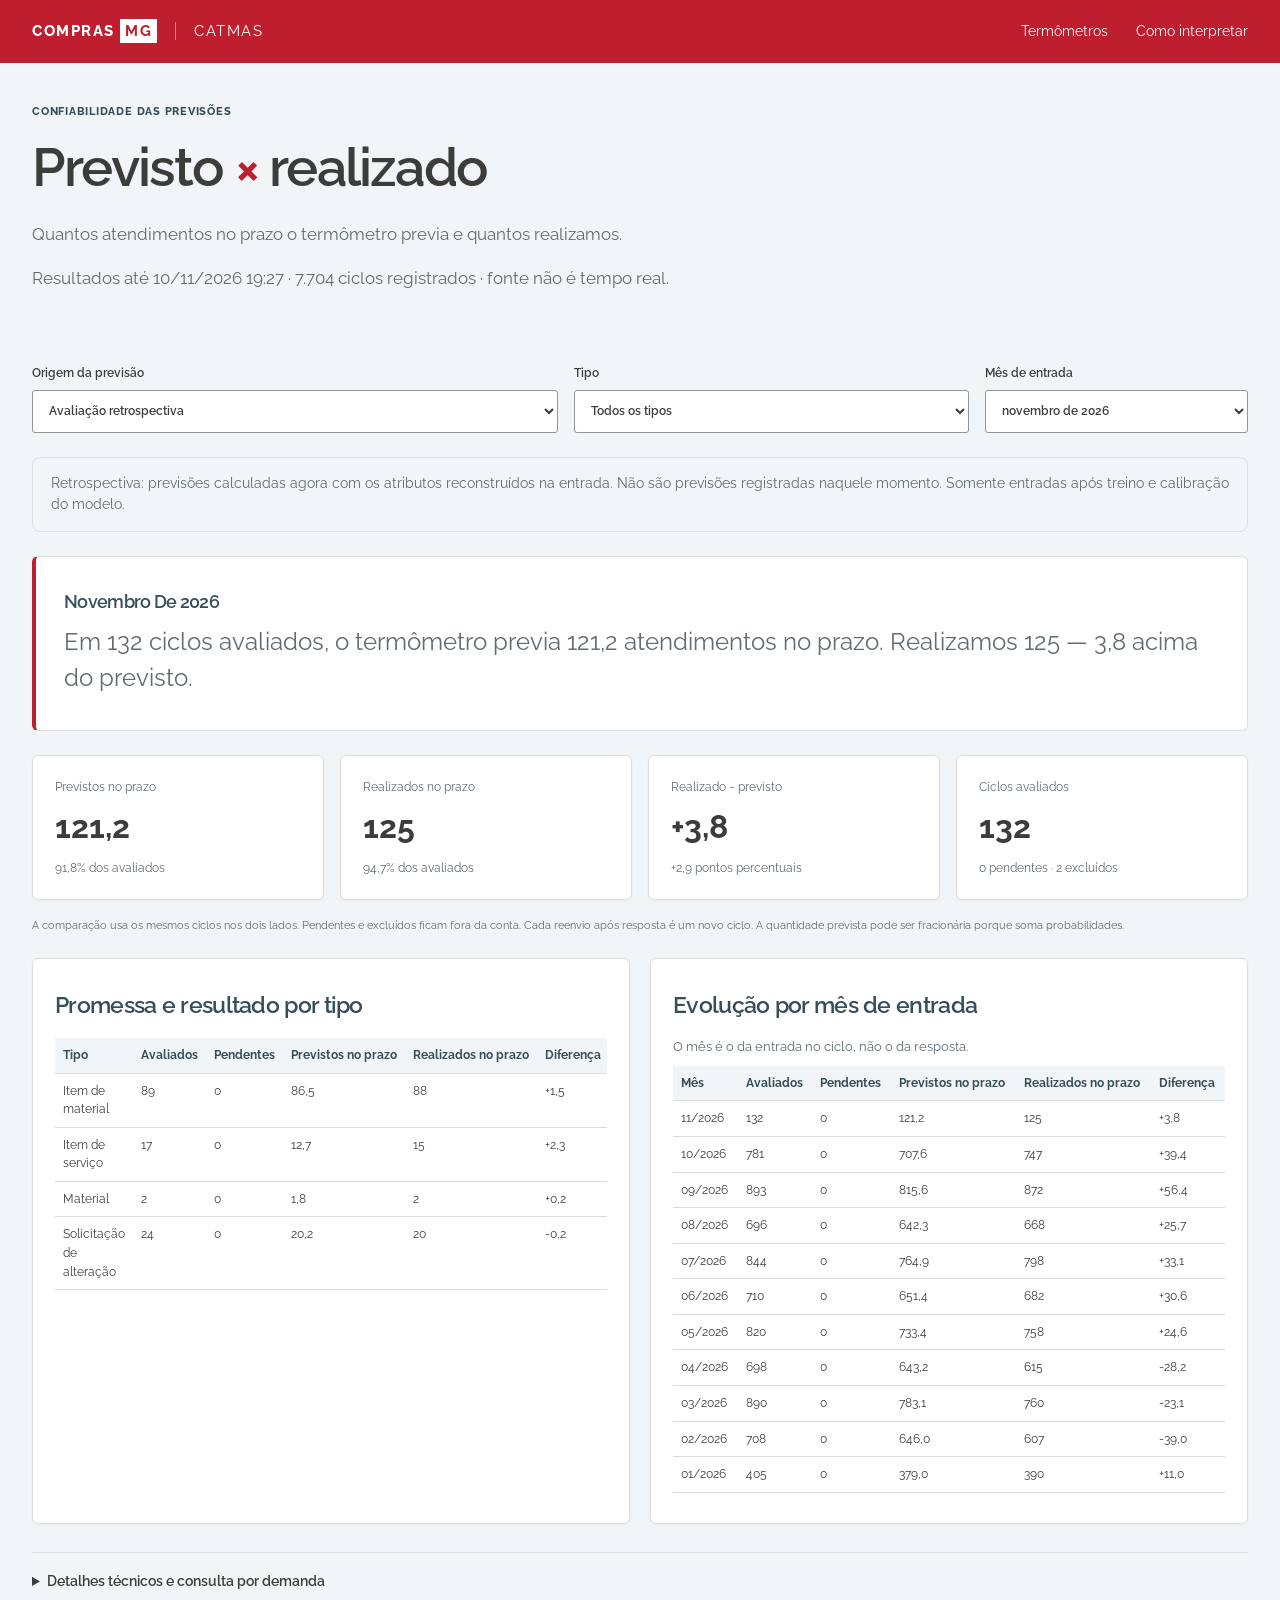
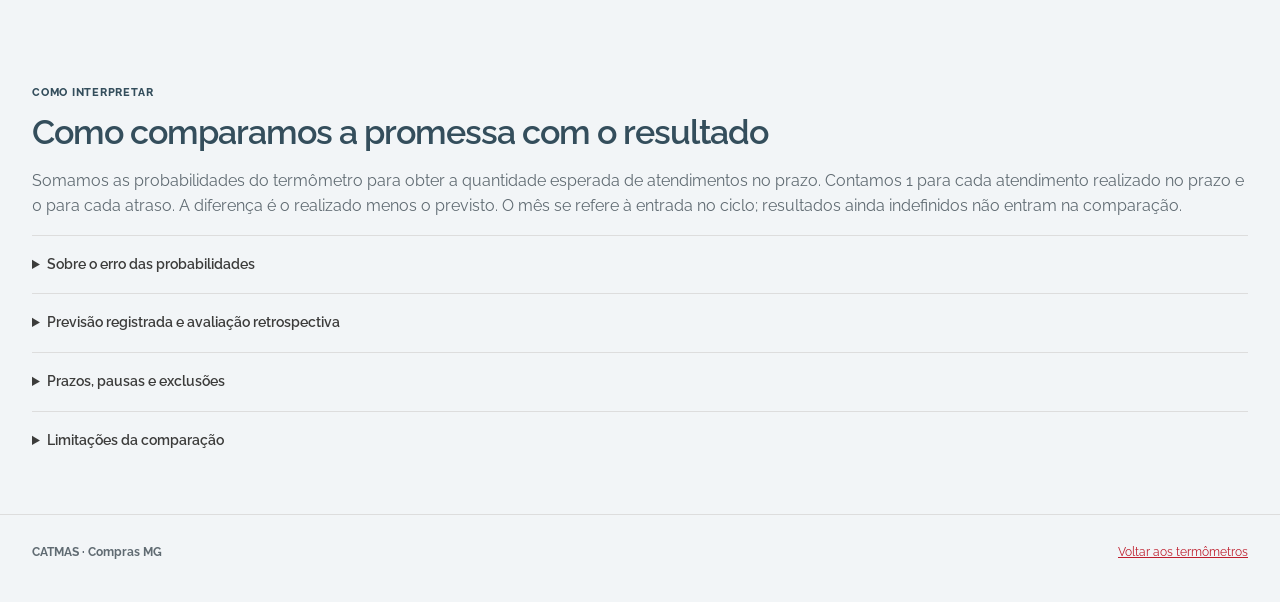
==== commit bae30965: "Adiciona visualização por tipo e alinha tema ao Buscador CATMAS" ====
--- a/acompanhamento.html
+++ b/acompanhamento.html
@@ -1,5 +1,5 @@
 <!doctype html>
-<html lang="pt-BR"><head><meta charset="utf-8"><meta name="viewport" content="width=device-width,initial-scale=1"><title>Previsto × realizado · CATMAS</title><link rel="stylesheet" href="style.css?v=20261111-avaliacao-1"><link rel="stylesheet" href="acompanhamento.css?v=2"></head>
+<html lang="pt-BR"><head><meta charset="utf-8"><meta name="viewport" content="width=device-width,initial-scale=1"><title>Previsto × realizado · CATMAS</title><link rel="stylesheet" href="style.css?v=20261111-avaliacao-1"><link rel="stylesheet" href="acompanhamento.css?v=2"><link rel="preconnect" href="https://fonts.googleapis.com"><link rel="preconnect" href="https://fonts.gstatic.com" crossorigin><link href="https://fonts.googleapis.com/css2?family=Raleway:wght@400;600;900&display=swap" rel="stylesheet"><link rel="stylesheet" href="tema-catmas.css?v=1"></head>
 <body><header><a class="brand" href="./">COMPRAS <b>MG</b><span>CATMAS</span></a><nav><a href="./">Termômetros</a><a href="#criterios">Como interpretar</a></nav></header>
 <main><section class="intro"><div class="eyebrow">CONFIABILIDADE DAS PREVISÕES</div><h1>Previsto <em>×</em> realizado</h1><p>Quantos atendimentos no prazo o termômetro previa e quantos realizamos.</p><p id="monitorStatus" role="status">Carregando acompanhamento…</p></section>
 <section class="monitor-controls" aria-label="Filtros do acompanhamento"><label>Origem da previsão<select id="evalOrigin"><option value="retrospectiva">Avaliação retrospectiva</option><option value="registrada_sem_resultado">Registrada sem resultado observado</option></select></label><label>Tipo<select id="evalType"><option value="">Todos os tipos</option><option value="item_material">Item de material</option><option value="item_servico">Item de serviço</option><option value="material">Material</option><option value="servico">Serviço</option><option value="alteracao">Solicitação de alteração</option></select></label><label>Mês de entrada<select id="evalMonth"></select></label></section>
--- a/style.css
+++ b/style.css
@@ -75,3 +75,5 @@
 
 /* Navigation accommodates monitoring on narrow screens. */
 header{flex-wrap:wrap;gap:16px}nav{flex-wrap:wrap}
+
+.performance-summary{display:grid;grid-template-columns:2fr 1fr;gap:28px;align-items:center;margin:24px 0 32px;padding:24px;background:#eaf0e4;border:1px solid var(--line);border-radius:12px}.performance-summary h2{font-size:20px;margin:8px 0}.performance-number{font-size:26px;font-weight:600;line-height:1.4;margin:10px 0}.performance-summary a{font-weight:600}.performance-summary .small{line-height:1.6}@media(max-width:760px){.performance-summary{grid-template-columns:1fr;gap:12px;padding:20px}.performance-number{font-size:22px}}
--- a/tema-catmas.css
+++ b/tema-catmas.css
@@ -0,0 +1,22 @@
+/* Identidade visual compartilhada com o Buscador CATMAS. */
+:root{--ink:#3c3c3b;--muted:#606b72;--line:#ddd;--paper:#f2f5f7;--accent:#fce8ea}
+body{font-family:'Raleway',sans-serif;background:#f2f5f7;color:#3c3c3b}
+header{background:#be1e2d;color:#fff;padding-top:20px;padding-bottom:20px;border:0}
+header .brand,header nav a{color:#fff}.brand b{background:#fff;color:#be1e2d}.brand span{border-color:#ffffff70}
+h1 em,a{color:#be1e2d}h1{font-weight:600}h2,h3,.eyebrow{color:#344e5c}.eyebrow{letter-spacing:.07em}
+article.gaugecard,.evaluation-panel,.evaluation-metrics article,.lookup,.performance-summary,.promise-summary{border-radius:6px}
+article.gaugecard,.evaluation-panel,.evaluation-metrics article{box-shadow:0 1px 3px #0000000d}
+select,input{border-color:#949494;border-radius:3px}
+select:focus,input:focus,button:focus-visible{outline:3px solid #be1e2d55;outline-offset:3px}
+button{font-family:inherit}.lookup{background:#344e5c}.lookup h2{color:#fff}.lookup button{background:#be1e2d;color:#fff}
+.performance-summary,.promise-summary{background:#fff;border:1px solid #ddd;border-left:4px solid #be1e2d}
+.origin-note{background:#f2f5f7;border:1px solid #ddd}.deadline,thead th{background:#f2f5f7}
+thead th{color:#344e5c}.dot{background:#344e5c}.notice{background:#fff8e8}
+.view-controls{display:flex;align-items:end;gap:24px;flex-wrap:wrap;margin:0 0 20px}
+.view-switch{display:inline-flex;flex-wrap:wrap;border:1px solid #be1e2d;border-radius:4px;overflow:hidden}
+.view-switch button{border:0;border-radius:0;background:#fff;color:#be1e2d;padding:12px 18px;font:600 14px 'Raleway',sans-serif;cursor:pointer;min-height:44px}
+.view-switch button[aria-pressed="true"]{background:#be1e2d;color:#fff}.view-switch button:focus-visible{outline-offset:-4px}
+#kindChoice{min-width:240px}.dashboard.single-view{grid-template-columns:minmax(0,720px);justify-content:center}
+.single-view .gaugecard{padding:24px 32px}.single-view .gaugecard .cardhead{min-height:0;display:flex;align-items:center}
+.single-view .gaugewrap{max-width:390px}.single-view .gaugevalue strong{font-size:52px}.single-view .load-description{min-height:0}
+@media(max-width:600px){.view-controls{align-items:stretch;gap:14px}.view-switch{width:100%}.view-switch button{flex:1;padding:12px 10px;font-size:13px}#kindChoice{width:100%;min-width:0}.single-view .gaugecard{padding:20px}.single-view .gaugecard .cardhead{display:block}}
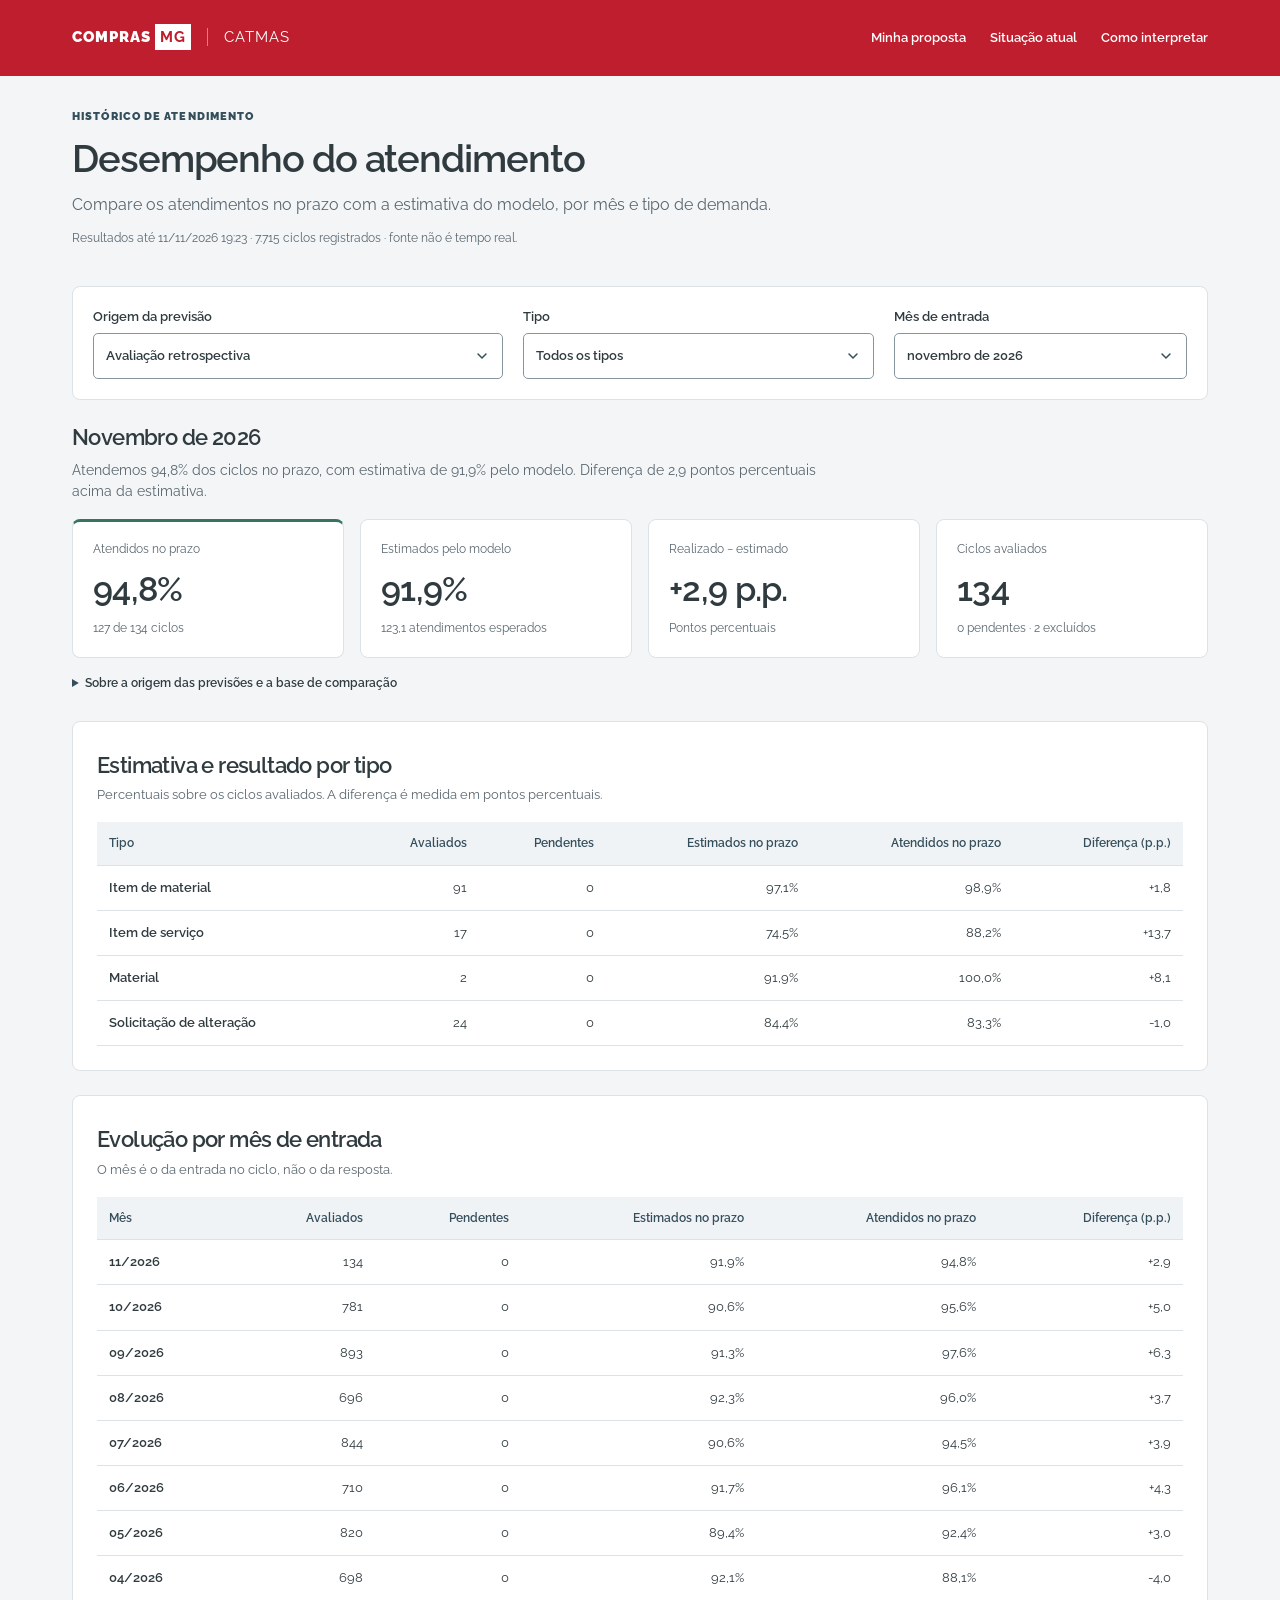
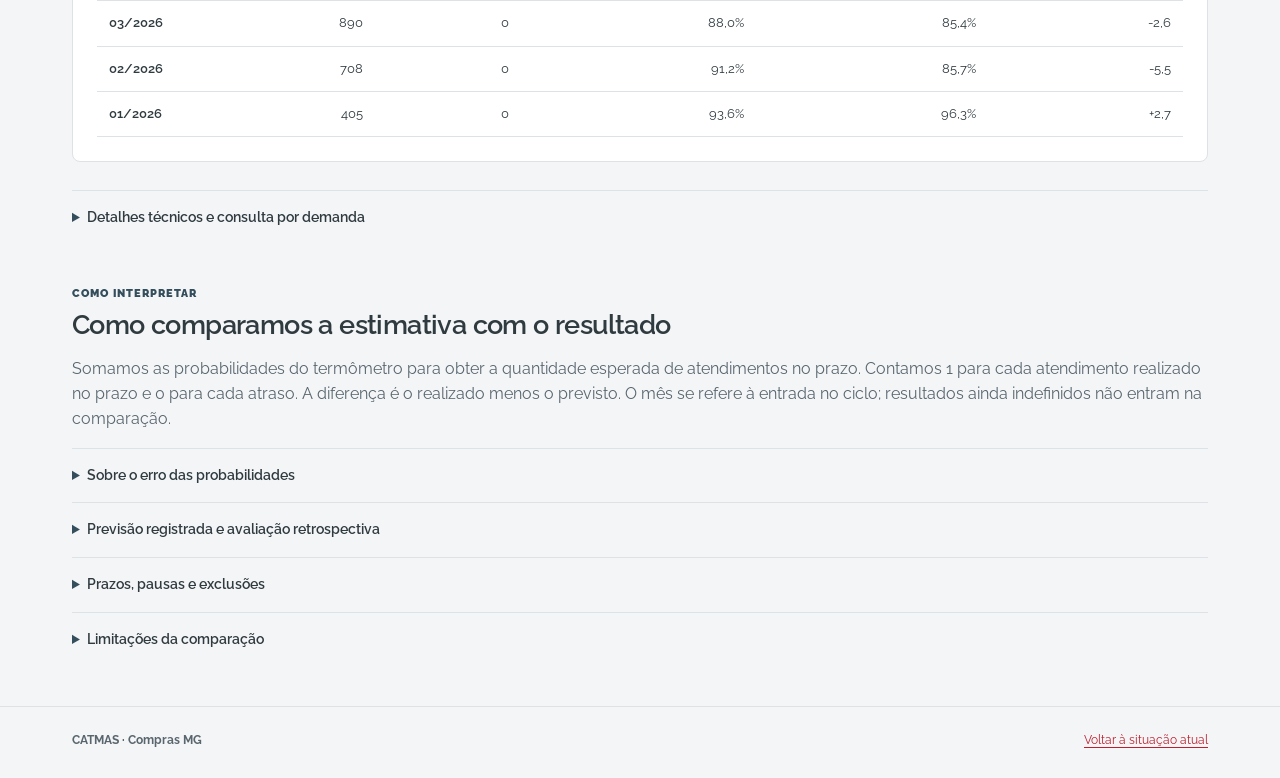
==== commit a21d4f9f: "Melhora layout do CATMAS e clareza dos indicadores Prioriza a consulta, compacta os termômetros e se" ====
--- a/acompanhamento.html
+++ b/acompanhamento.html
@@ -1,14 +1,19 @@
 <!doctype html>
-<html lang="pt-BR"><head><meta charset="utf-8"><meta name="viewport" content="width=device-width,initial-scale=1"><title>Previsto × realizado · CATMAS</title><link rel="stylesheet" href="style.css?v=20261111-avaliacao-1"><link rel="stylesheet" href="acompanhamento.css?v=2"><link rel="preconnect" href="https://fonts.googleapis.com"><link rel="preconnect" href="https://fonts.gstatic.com" crossorigin><link href="https://fonts.googleapis.com/css2?family=Raleway:wght@400;600;900&display=swap" rel="stylesheet"><link rel="stylesheet" href="tema-catmas.css?v=1"></head>
-<body><header><a class="brand" href="./">COMPRAS <b>MG</b><span>CATMAS</span></a><nav><a href="./">Termômetros</a><a href="#criterios">Como interpretar</a></nav></header>
-<main><section class="intro"><div class="eyebrow">CONFIABILIDADE DAS PREVISÕES</div><h1>Previsto <em>×</em> realizado</h1><p>Quantos atendimentos no prazo o termômetro previa e quantos realizamos.</p><p id="monitorStatus" role="status">Carregando acompanhamento…</p></section>
+<html lang="pt-BR"><head><meta charset="utf-8"><meta name="viewport" content="width=device-width,initial-scale=1"><title>Desempenho do atendimento · CATMAS</title><link rel="stylesheet" href="style.css?v=20261112-layout-1"><link rel="stylesheet" href="acompanhamento.css?v=20261112-layout-1"><link rel="preconnect" href="https://fonts.googleapis.com"><link rel="preconnect" href="https://fonts.gstatic.com" crossorigin><link href="https://fonts.googleapis.com/css2?family=Raleway:wght@400;600;900&display=swap" rel="stylesheet"><link rel="stylesheet" href="tema-catmas.css?v=20261112-layout-1"><meta name="description" content="Compare a estimativa do modelo e o atendimento realizado no CATMAS, por tipo e mês de entrada."></head>
+<body><a class="skip-link" href="#conteudo">Ir para o conteúdo</a><header><div class="header-inner"><a class="brand" href="./" aria-label="Compras MG · CATMAS">COMPRAS <b>MG</b><span>CATMAS</span></a><nav aria-label="Navegação principal"><a href="./#consulta">Minha proposta</a><a href="./#indicadores">Situação atual</a><a href="#criterios">Como interpretar</a></nav></div></header>
+<main id="conteudo"><section class="intro"><div class="eyebrow">HISTÓRICO DE ATENDIMENTO</div><h1>Desempenho do atendimento</h1><p>Compare os atendimentos no prazo com a estimativa do modelo, por mês e tipo de demanda.</p><p id="monitorStatus" role="status">Carregando acompanhamento…</p></section>
 <section class="monitor-controls" aria-label="Filtros do acompanhamento"><label>Origem da previsão<select id="evalOrigin"><option value="retrospectiva">Avaliação retrospectiva</option><option value="registrada_sem_resultado">Registrada sem resultado observado</option></select></label><label>Tipo<select id="evalType"><option value="">Todos os tipos</option><option value="item_material">Item de material</option><option value="item_servico">Item de serviço</option><option value="material">Material</option><option value="servico">Serviço</option><option value="alteracao">Solicitação de alteração</option></select></label><label>Mês de entrada<select id="evalMonth"></select></label></section>
-<p id="originNote" class="origin-note"></p><p id="filterError" role="alert"></p>
-<section class="promise-summary" aria-label="Resumo do mês"><h2 id="monthTitle">Mês de entrada</h2><p id="promiseSentence" aria-live="polite">Carregando comparação…</p></section>
-<section class="evaluation-metrics" aria-label="Resultados da seleção"><article><span>Previstos no prazo</span><strong id="metricExpected">—</strong><small id="expectedRate">—</small></article><article><span>Realizados no prazo</span><strong id="metricActual">—</strong><small id="actualRate">—</small></article><article><span>Realizado − previsto</span><strong id="metricGap">—</strong><small id="gapRate">—</small></article><article><span>Ciclos avaliados</span><strong id="metricCount">—</strong><small id="metricCoverage">Aguardando dados</small></article></section>
-<p class="small">A comparação usa os mesmos ciclos nos dois lados. Pendentes e excluídos ficam fora da conta. Cada reenvio após resposta é um novo ciclo. A quantidade prevista pode ser fracionária porque soma probabilidades.</p>
-<div class="evaluation-grid"><section class="evaluation-panel"><h2>Promessa e resultado por tipo</h2><div class="table-scroll"><table><thead><tr><th>Tipo</th><th>Avaliados</th><th>Pendentes</th><th>Previstos no prazo</th><th>Realizados no prazo</th><th>Diferença</th></tr></thead><tbody id="typeRows"></tbody></table></div></section><section class="evaluation-panel"><h2>Evolução por mês de entrada</h2><p class="small">O mês é o da entrada no ciclo, não o da resposta.</p><div class="table-scroll"><table><thead><tr><th>Mês</th><th>Avaliados</th><th>Pendentes</th><th>Previstos no prazo</th><th>Realizados no prazo</th><th>Diferença</th></tr></thead><tbody id="monthRows"></tbody></table></div></section></div>
-<details class="technical"><summary>Detalhes técnicos e consulta por demanda</summary><p>Erro Brier médio da seleção: <strong id="metricBrier">—</strong> (menor é melhor).</p><section class="evaluation-panel"><h2>As probabilidades estão calibradas?</h2><p>Nos ciclos previstos com probabilidades parecidas, compare a média prevista com o percentual realmente atendido no prazo.</p><div class="table-scroll"><table><thead><tr><th>Faixa prevista</th><th>Avaliados</th><th>Previsto médio</th><th>Realizado</th><th>Desvio</th></tr></thead><tbody id="calibrationRows"></tbody></table></div></section>
+<p id="filterError" role="alert"></p>
+<section class="comparison-summary" aria-label="Resumo do mês"><h2 id="monthTitle">Mês de entrada</h2><p id="promiseSentence" aria-live="polite">Carregando comparação…</p></section>
+<section class="evaluation-metrics" aria-label="Resultados da seleção">
+<article class="actual-metric"><span>Atendidos no prazo</span><strong id="metricActual">—</strong><small id="actualRate">Aguardando dados</small></article>
+<article><span>Estimados pelo modelo</span><strong id="metricExpected">—</strong><small id="expectedRate">Aguardando dados</small></article>
+<article><span>Realizado − estimado</span><strong id="metricGap">—</strong><small id="gapRate">Aguardando dados</small></article>
+<article><span>Ciclos avaliados</span><strong id="metricCount">—</strong><small id="metricCoverage">Aguardando dados</small></article>
+</section>
+<details class="origin-details"><summary>Sobre a origem das previsões e a base de comparação</summary><p id="originNote"></p><p>A comparação usa os mesmos ciclos nos dois lados. Pendentes e excluídos ficam fora da conta. Cada reenvio após resposta é um novo ciclo. A quantidade prevista pode ser fracionária porque soma probabilidades.</p></details>
+<div class="evaluation-grid"><section class="evaluation-panel"><h2>Estimativa e resultado por tipo</h2><p class="small">Percentuais sobre os ciclos avaliados. A diferença é medida em pontos percentuais.</p><p class="table-hint">Deslize para os lados para ver todas as colunas.</p><div class="table-scroll" tabindex="0" role="region" aria-label="Estimativa e resultado por tipo"><table><thead><tr><th>Tipo</th><th>Avaliados</th><th>Pendentes</th><th>Estimados no prazo</th><th>Atendidos no prazo</th><th>Diferença (p.p.)</th></tr></thead><tbody id="typeRows"></tbody></table></div></section><section class="evaluation-panel"><h2>Evolução por mês de entrada</h2><p class="small">O mês é o da entrada no ciclo, não o da resposta.</p><p class="table-hint">Deslize para os lados para ver todas as colunas.</p><div class="table-scroll" tabindex="0" role="region" aria-label="Evolução por mês de entrada"><table><thead><tr><th>Mês</th><th>Avaliados</th><th>Pendentes</th><th>Estimados no prazo</th><th>Atendidos no prazo</th><th>Diferença (p.p.)</th></tr></thead><tbody id="monthRows"></tbody></table></div></section></div>
+<details class="technical"><summary>Detalhes técnicos e consulta por demanda</summary><p>Erro Brier médio da seleção: <strong id="metricBrier">—</strong> (menor é melhor).</p><section class="evaluation-panel"><h2>As probabilidades estão calibradas?</h2><p>Nos ciclos previstos com probabilidades parecidas, compare a média prevista com o percentual realmente atendido no prazo.</p><p class="table-hint">Deslize para os lados para ver todas as colunas.</p><div class="table-scroll" tabindex="0" role="region" aria-label="Tabela de comparação"><table><thead><tr><th>Faixa prevista</th><th>Avaliados</th><th>Previsto médio</th><th>Realizado</th><th>Desvio</th></tr></thead><tbody id="calibrationRows"></tbody></table></div></section>
 <section class="evaluation-panel"><div class="cardhead"><div><h2>Conferir cada demanda</h2><p>Cada reenvio após uma resposta constitui outro ciclo e tem sua própria previsão.</p></div><button id="exportEvaluation" disabled>Exportar seleção CSV</button></div><div class="record-controls"><label>Número da demanda<input id="evalSearch" inputmode="numeric" placeholder="Buscar nos ciclos desta seleção"></label><label>Ordenação<select id="evalSort"><option value="recent">Entradas mais recentes</option><option value="error">Maior erro de probabilidade</option></select></label></div><div class="table-scroll" tabindex="0" role="region" aria-label="Resultados individuais"><table><thead><tr><th>Demanda / ciclo</th><th>Tipo</th><th>Entrada</th><th>Previsão no prazo</th><th>Resultado real</th><th>Erro Brier</th><th>Resposta</th><th>Prazo / consumo útil</th><th>Registro e modelo</th></tr></thead><tbody id="evaluationRows"></tbody></table></div><div class="pagination"><button id="evalPrev">Anterior</button><span id="evalPage" aria-live="polite">—</span><button id="evalNext">Próxima</button></div></section>
-</details><section class="method" id="criterios"><div class="eyebrow">COMO INTERPRETAR</div><h2>Como comparamos a promessa com o resultado</h2><p>Somamos as probabilidades do termômetro para obter a quantidade esperada de atendimentos no prazo. Contamos 1 para cada atendimento realizado no prazo e 0 para cada atraso. A diferença é o realizado menos o previsto. O mês se refere à entrada no ciclo; resultados ainda indefinidos não entram na comparação.</p><details><summary>Sobre o erro das probabilidades</summary><p>Para cada ciclo, o erro é <strong>(probabilidade prevista − resultado real)²</strong>. Com previsão de 85%, uma resposta no prazo resulta em erro 0,0225; fora do prazo, 0,7225. O Brier do conjunto é a média desses erros. Não é um percentual de acertos, e cumprir o prazo não torna automaticamente perfeita uma previsão probabilística.</p></details><details><summary>Previsão registrada e avaliação retrospectiva</summary><p>Na retrospectiva, o modelo é aplicado agora aos atributos reconstruídos na entrada. Não significa que essa previsão foi exibida naquela data. A avaliação começa em janeiro de 2026, após treino e calibração do modelo atual. A outra visão contém previsões publicadas quando ainda não havia resultado conhecido na extração. Como a extração é periódica e pode ter atraso, isso não certifica registro em tempo real nem anterior à resposta efetiva na origem. As probabilidades ficam congeladas na primeira publicação; revisões dos eventos atualizam apenas a apuração e são sinalizadas.</p></details><details><summary>Prazos, pausas e exclusões</summary><p>São usadas as mesmas regras operacionais do termômetro: dia inicial excluído, 3 dias úteis para itens e alterações, 5 para materiais e serviços, com desconto das pausas com o demandante. Aberto com prazo já consumido recebe resultado 0; aberto ainda dentro do prazo permanece pendente. Retiradas, resposta inferida apenas pela geração do código, inconsistências de pausa e ciclos ausentes da extração ficam excluídos. Resultado 0 significa não atendido no prazo, não necessariamente uma demanda sem resposta até hoje.</p></details><details><summary>Limitações da comparação</summary><p>Avaliar apenas casos já definidos pode favorecer as respostas rápidas nos períodos mais recentes. Por isso o painel informa também pendentes e excluídos. Cada ciclo tem o mesmo peso no Brier agregado; a leitura por tipo evita que grupos maiores escondam erros dos menores. A referência é o último evento observado, sem garantia de sincronização completa. Os modelos são identificados pelo hash e não são retreinados por este acompanhamento.</p><p><a href="https://scikit-learn.org/stable/modules/generated/sklearn.metrics.brier_score_loss.html">Definição técnica do Brier score</a></p></details></section>
-</main><footer><strong>CATMAS · Compras MG</strong><a href="./">Voltar aos termômetros</a></footer><script type="module" src="acompanhamento.js?v=2"></script></body></html>
+</details><section class="method" id="criterios"><div class="eyebrow">COMO INTERPRETAR</div><h2>Como comparamos a estimativa com o resultado</h2><p>Somamos as probabilidades do termômetro para obter a quantidade esperada de atendimentos no prazo. Contamos 1 para cada atendimento realizado no prazo e 0 para cada atraso. A diferença é o realizado menos o previsto. O mês se refere à entrada no ciclo; resultados ainda indefinidos não entram na comparação.</p><details><summary>Sobre o erro das probabilidades</summary><p>Para cada ciclo, o erro é <strong>(probabilidade prevista − resultado real)²</strong>. Com previsão de 85%, uma resposta no prazo resulta em erro 0,0225; fora do prazo, 0,7225. O Brier do conjunto é a média desses erros. Não é um percentual de acertos, e cumprir o prazo não torna automaticamente perfeita uma previsão probabilística.</p></details><details><summary>Previsão registrada e avaliação retrospectiva</summary><p>Na retrospectiva, o modelo é aplicado agora aos atributos reconstruídos na entrada. Não significa que essa previsão foi exibida naquela data. A avaliação começa em janeiro de 2026, após treino e calibração do modelo atual. A outra visão contém previsões publicadas quando ainda não havia resultado conhecido na extração. Como a extração é periódica e pode ter atraso, isso não certifica registro em tempo real nem anterior à resposta efetiva na origem. As probabilidades ficam congeladas na primeira publicação; revisões dos eventos atualizam apenas a apuração e são sinalizadas.</p></details><details><summary>Prazos, pausas e exclusões</summary><p>São usadas as mesmas regras operacionais do termômetro: dia inicial excluído, 3 dias úteis para itens e alterações, 5 para materiais e serviços, com desconto das pausas com o demandante. Aberto com prazo já consumido recebe resultado 0; aberto ainda dentro do prazo permanece pendente. Retiradas, resposta inferida apenas pela geração do código, inconsistências de pausa e ciclos ausentes da extração ficam excluídos. Resultado 0 significa não atendido no prazo, não necessariamente uma demanda sem resposta até hoje.</p></details><details><summary>Limitações da comparação</summary><p>Avaliar apenas casos já definidos pode favorecer as respostas rápidas nos períodos mais recentes. Por isso o painel informa também pendentes e excluídos. Cada ciclo tem o mesmo peso no Brier agregado; a leitura por tipo evita que grupos maiores escondam erros dos menores. A referência é o último evento observado, sem garantia de sincronização completa. Os modelos são identificados pelo hash e não são retreinados por este acompanhamento.</p><p><a href="https://scikit-learn.org/stable/modules/generated/sklearn.metrics.brier_score_loss.html">Definição técnica do Brier score</a></p></details></section>
+</main><footer><div class="footer-inner"><strong>CATMAS · Compras MG</strong><a href="./">Voltar à situação atual</a></div></footer><script type="module" src="acompanhamento.js?v=20261112-layout-1"></script></body></html>
--- a/style.css
+++ b/style.css
@@ -1,79 +1,220 @@
-:root{--ink:#163c35;--muted:#65746d;--line:#dce4de;--paper:#f4f6f1;--accent:#d1e6b7}*{box-sizing:border-box}html{scroll-behavior:smooth}body{margin:0;color:var(--ink);background:var(--paper);font:16px/1.55 system-ui,-apple-system,BlinkMacSystemFont,'Segoe UI',sans-serif}header,main,footer{max-width:1240px;margin:auto}header{display:flex;justify-content:space-between;padding:28px 32px;border-bottom:1px solid var(--line);align-items:center}.brand{text-decoration:none;color:var(--ink);letter-spacing:1.5px;font-size:15px;font-weight:750}.brand b{background:var(--ink);color:white;padding:3px 5px}.brand span{border-left:1px solid #b9c8bd;margin-left:18px;padding-left:18px;font-weight:400}nav{display:flex;gap:28px}nav a{color:var(--ink);font-size:14px;text-decoration:none}nav a:hover{text-decoration:underline}main{padding:0 32px}.intro{padding:60px 0 32px;max-width:850px}.eyebrow{font-size:11px;font-weight:750;letter-spacing:1.7px;color:var(--muted)}h1{font-size:clamp(36px,5vw,62px);line-height:1.1;letter-spacing:-2.8px;font-weight:550;margin:18px 0 24px}h1 em{font-style:normal;color:#56806a}p{color:var(--muted)}.intro p{font-size:17px;max-width:720px}.stamp{display:flex;gap:9px;align-items:center;font-size:12px;color:var(--muted);margin-top:24px}.dot{width:7px;height:7px;background:#829b73;border-radius:50%}.notice{display:flex;gap:18px;align-items:center;background:#eee9d9;border:1px solid #e0d8bf;border-radius:9px;padding:12px 18px;margin:8px 0 24px;font-size:12px;color:#6a5a36}.notice strong{white-space:nowrap}.dashboard{display:grid;grid-template-columns:1fr 340px;gap:22px}article.gaugecard,.loadcard,.history{border:1px solid var(--line);background:white;border-radius:16px;padding:28px}.cardhead{display:flex;justify-content:space-between;gap:20px;align-items:start}h2{font-size:23px;line-height:1.25;font-weight:600;letter-spacing:-.7px;margin:10px 0}label{display:block;font-size:12px;font-weight:600}.selector{min-width:175px}select,input{display:block;width:100%;font:inherit;color:var(--ink);border:1px solid #cbd6ce;background:#fff;border-radius:7px;padding:10px 12px;margin-top:7px;min-height:43px}select:focus,input:focus,button:focus{outline:3px solid #b6d2a9;outline-offset:2px}.gaugewrap{max-width:490px;margin:28px auto 10px;position:relative}.gaugewrap svg{width:100%;display:block}.tick{font:13px system-ui;fill:#748078}.gaugevalue{text-align:center;margin-top:-17px;position:relative}.gaugevalue strong{font-size:53px;line-height:1.15;letter-spacing:-2px;display:block}.gaugevalue span{font-size:13px;color:var(--muted)}#needle{transition:transform .7s}.gaugefoot{display:flex;justify-content:center;gap:32px;border-top:1px solid var(--line);margin-top:26px;padding-top:18px;font-size:12px;color:var(--muted)}.gaugefoot b{display:block;font-size:17px;color:var(--ink)}.small{font-size:11px;line-height:1.6;margin:17px 0 0}.loadcard{background:#eaf0e4}.flag{font-size:68px;line-height:1.1;margin:26px 0 8px;color:#4e8b76}.loadcard h2{font-size:26px}.loadcard>p{font-size:13px}.loadnumber{display:flex;align-items:center;gap:16px;margin:25px 0}.loadnumber strong{font-size:46px;font-weight:550;line-height:1}.loadnumber span{font-size:12px;color:var(--muted)}dl{margin:0}dl>div{display:flex;justify-content:space-between;gap:8px;border-top:1px solid #d0dccb;padding:10px 0;font-size:12px}dd{margin:0;font-weight:650}.lookup{padding:34px;border-radius:16px;background:var(--ink);color:white;margin:24px 0;display:grid;grid-template-columns:1fr 1fr;gap:10px 40px}.lookup p{color:#c2d1c8;font-size:14px}.lookup .eyebrow{color:#a8c0b1}.lookup form{display:flex;align-items:end;gap:12px}.lookup label{flex:1}.lookup button{border:0;border-radius:7px;background:var(--accent);font:600 14px system-ui;padding:14px 20px;cursor:pointer;min-height:44px}.lookup .small,#answer{grid-column:1/-1}#answer{display:grid;gap:12px}.result{border:1px solid #57776d;border-radius:9px;padding:18px;margin-top:10px}.result h3{margin:0 0 8px;font-size:16px}.result p{margin:5px 0}.result strong{color:white}.history{margin:24px 0}.cardhead p{font-size:13px;margin:8px 0}.history .selector{min-width:95px}.legend{display:flex;gap:22px;font-size:12px;margin:22px 0}.legend span{display:flex;align-items:center;gap:7px}.legend i{width:10px;height:10px;border-radius:2px}.first{background:#396c5b}.again{background:#b7cf98}.chart{display:flex;align-items:end;height:245px;gap:14px;padding-top:20px;margin-bottom:30px}.barcol{flex:1;min-width:0;height:100%;display:flex;justify-content:end;flex-direction:column;align-items:center;position:relative}.bar{width:100%;max-width:55px;border-radius:4px 4px 0 0;overflow:hidden;display:flex;flex-direction:column;min-height:1px}.bar .again,.bar .first{width:100%}.barcol .month{position:absolute;bottom:-24px;font-size:11px;color:var(--muted)}.barcol .count{font-size:10px;color:var(--muted);margin-bottom:7px}.method{padding:45px 0}.method>h2{font-size:34px;letter-spacing:-1px}.lead{max-width:700px}.methodgrid{display:grid;grid-template-columns:repeat(4,1fr);gap:25px;margin:32px 0}.methodgrid article>span{color:#809077;font-size:13px}.methodgrid h3{font-size:17px;line-height:1.3}.methodgrid p{font-size:13px}details{border-top:1px solid var(--line);padding:18px 0;font-size:14px}summary{cursor:pointer;font-weight:600}details p{max-width:950px}table{width:100%;border-collapse:collapse;margin-top:15px;font-size:12px}th,td{text-align:left;border-bottom:1px solid var(--line);padding:8px}footer{display:flex;justify-content:space-between;padding:28px 32px 40px;border-top:1px solid var(--line);font-size:12px;color:var(--muted)}@media(max-width:960px){.dashboard{grid-template-columns:1fr 285px}.cardhead{flex-wrap:wrap}.methodgrid{grid-template-columns:1fr 1fr}.lookup{grid-template-columns:1fr}.lookup form{margin-top:12px}}@media(max-width:680px){header,main,footer{padding-left:18px;padding-right:18px}header{padding-top:20px;padding-bottom:20px}nav{gap:12px}nav a{font-size:11px}.brand span{display:none}.intro{padding-top:38px}.dashboard{grid-template-columns:1fr}.notice{align-items:start;flex-direction:column;gap:4px}.cardhead{display:block}.selector{margin-top:18px}.loadcard{padding:24px}.flag{float:right;margin:8px 0}.lookup{padding:24px}.lookup form{flex-wrap:wrap}.lookup label{min-width:100%}.chart{gap:6px;height:200px}.barcol .count{font-size:8px}.barcol .month{font-size:9px}.methodgrid{grid-template-columns:1fr}.gaugefoot{gap:20px}footer{flex-direction:column;gap:8px}}
-
-/* Continuous monthly history */
-.history{min-width:0}
-.scrollhint{font-size:12px;margin:0 0 12px;color:var(--muted)}
-.chartscroll{overflow-x:auto;overscroll-behavior-x:contain;scrollbar-color:#809b8d #eaf0e4;scrollbar-width:auto;padding:0 4px 12px}
-.chartscroll:focus-visible{outline:3px solid #b6d2a9;outline-offset:4px;border-radius:4px}
-.chartscroll .chart{width:max-content;min-width:100%;height:245px;gap:14px;margin-bottom:34px}
-.chartscroll .barcol{flex:0 0 76px;min-width:76px}
-.chartscroll .barcol .month{white-space:nowrap;font-size:11px}
-.chartscroll .barcol .count{font-size:10px}
-.loadcard dt small{display:block;font-size:10px;color:var(--muted)}
-
-/* Balanced text and consistent card alignment */
-.intro{max-width:960px}
-h1{max-width:850px;text-wrap:balance}
-.intro p{max-width:850px;text-wrap:pretty}
-h2,h3{text-wrap:balance}
-p{text-wrap:pretty}
-.cardhead>div{min-width:0;flex:1}
-.gaugecard .selector{flex:0 0 190px;min-width:190px}
-.dashboard{grid-template-columns:minmax(0,1fr) 340px}
-.gaugecard{min-width:0}
-.stamp{align-items:baseline}
-.dot{flex-shrink:0}
-@media(max-width:1050px){.gaugecard .cardhead{flex-direction:column}.gaugecard .selector{flex:auto;width:100%;max-width:280px}}
-@media(max-width:960px){.dashboard{grid-template-columns:minmax(0,1fr) 285px}}
-@media(max-width:680px){.dashboard{grid-template-columns:minmax(0,1fr)}h1{letter-spacing:-1.5px}.intro p{font-size:16px}.gaugecard .selector{max-width:none}.notice span{text-wrap:pretty}}
-
-.intro{max-width:none}h1{max-width:none;font-size:clamp(36px,4.2vw,56px);letter-spacing:-1.8px}
-
-.loadlegend{flex-wrap:wrap;gap:12px 22px}.dailyrow{width:max-content;min-width:100%;border-top:1px solid var(--line);padding-top:14px}.dailyrow h3{position:sticky;left:0;width:fit-content;max-width:85vw;background:white;margin:0 0 8px;font-size:14px}.dailyrow svg{display:block}.dailyrow circle{cursor:help}#dailyTable{max-height:420px}.history .selector{min-width:175px}
-
-.dailyrow .dailyaxis{position:sticky;left:0;margin-top:-165px;background:white;pointer-events:none}
-
-/* Full-width layout and simultaneous indicators. */
-[hidden]{display:none!important}
-header,main,footer{max-width:none;width:100%}
-.intro,.intro p,h1,.lead,details p{max-width:none}
-.intro p{text-wrap:wrap}
-.intro{padding-top:40px}
-.indicators-heading{display:flex;justify-content:space-between;align-items:center;gap:24px;margin:28px 0 20px}
-.indicators-heading h2{font-size:28px}
-.totalqueue{display:flex;align-items:center;gap:12px;margin:0;font-size:12px;max-width:280px}
-.totalqueue strong{color:var(--ink);font-size:32px;line-height:1.1;white-space:nowrap}
-.dashboard{display:grid;grid-template-columns:repeat(5,minmax(0,1fr));gap:16px}
-article.gaugecard{padding:20px 16px;display:flex;flex-direction:column;min-width:0}
-.gaugecard .cardhead{display:block;min-height:76px}
-.gaugecard h3{font-size:18px;line-height:1.25;letter-spacing:-.35px;margin:0 0 10px;text-wrap:wrap}
-.deadline{display:inline-block;background:#f1f4ef;color:var(--muted);font-size:12px;padding:3px 9px;border-radius:20px}
-.gaugewrap{width:100%;max-width:340px;margin:12px auto 0}
-.tick{font-size:19px}
-.gaugevalue{margin-top:-4px}
-.gaugevalue strong{font-size:40px;letter-spacing:-1.5px}
-.gaugevalue span{font-size:11px;display:block;line-height:1.4;margin-top:4px}
-[data-field="needle"]{transition:transform .7s}
-.late{font-size:12px;text-align:center;margin:14px 0 20px}
-.late strong{color:var(--ink);white-space:nowrap}
-.cardload{border-top:1px solid var(--line);padding-top:16px;margin-top:auto}
-.loadstatus{display:flex;gap:8px;align-items:center;font-size:14px;line-height:1.3}
-.loadstatus>span{font-size:24px;line-height:1}
-.loadstatus[data-level="0"]{color:#3b725e}
-.loadstatus[data-level="1"]{color:#896110}
-.loadstatus[data-level="2"]{color:#a6433d}
-.loadstatus[data-level="3"]{color:#65746d}
-.load-description{font-size:12px;line-height:1.5;min-height:54px;margin:10px 0 14px}
-.cardload dl>div{font-size:11px;align-items:baseline;gap:6px}
-.cardload dd{font-size:13px;text-align:right}
-.indicator-note{margin:18px 0 0;font-size:12px}
-@media(max-width:1199px){.dashboard{grid-template-columns:repeat(3,minmax(0,1fr))}}
-@media(max-width:799px){.dashboard{grid-template-columns:repeat(2,minmax(0,1fr))}.indicators-heading{align-items:start;flex-direction:column;gap:12px}.totalqueue{max-width:none}.gaugecard .cardhead{min-height:76px}}
-@media(max-width:479px){.dashboard{grid-template-columns:minmax(0,1fr)}.gaugecard .cardhead{min-height:0}.gaugecard h3{font-size:21px}.gaugewrap{max-width:290px}.load-description{min-height:0}.cardload dl>div{font-size:12px}.gaugevalue strong{font-size:46px}}
-@media(prefers-reduced-motion:reduce){html{scroll-behavior:auto}[data-field="needle"]{transition:none}}
-
-
-/* Navigation accommodates monitoring on narrow screens. */
-header{flex-wrap:wrap;gap:16px}nav{flex-wrap:wrap}
-
-.performance-summary{display:grid;grid-template-columns:2fr 1fr;gap:28px;align-items:center;margin:24px 0 32px;padding:24px;background:#eaf0e4;border:1px solid var(--line);border-radius:12px}.performance-summary h2{font-size:20px;margin:8px 0}.performance-number{font-size:26px;font-weight:600;line-height:1.4;margin:10px 0}.performance-summary a{font-weight:600}.performance-summary .small{line-height:1.6}@media(max-width:760px){.performance-summary{grid-template-columns:1fr;gap:12px;padding:20px}.performance-number{font-size:22px}}
+:root {
+  --ink: #303b40;
+  --muted: #59666e;
+  --line: #dce2e6;
+  --paper: #f3f5f7;
+  --accent: #fce8ea;
+  --brand: #be1e2d;
+  --slate: #344e5c;
+  --green: #36745f;
+}
+* { box-sizing: border-box; }
+[hidden] { display: none !important; }
+html { scroll-behavior: smooth; scroll-padding-top: 24px; }
+body { margin: 0; color: var(--ink); background: var(--paper); font: 16px/1.55 'Raleway', system-ui, sans-serif; }
+a { color: var(--brand); text-underline-offset: 3px; }
+a:hover { text-decoration-thickness: 2px; }
+:focus-visible { outline: 3px solid var(--brand); outline-offset: 4px; }
+header { background: var(--brand); color: #fff; }
+.header-inner, main, .footer-inner { width: 100%; max-width: 1200px; margin: auto; padding-right: 32px; padding-left: 32px; }
+.header-inner { display: flex; align-items: center; justify-content: space-between; gap: 24px; min-height: 76px; padding-top: 16px; padding-bottom: 16px; }
+.brand { color: #fff; font-size: 15px; font-weight: 900; letter-spacing: 1px; text-decoration: none; white-space: nowrap; }
+.brand b { color: var(--brand); background: #fff; padding: 4px 5px; }
+.brand span { border-left: 1px solid #ffffff70; margin-left: 16px; padding-left: 16px; font-weight: 400; }
+nav { display: flex; flex-wrap: wrap; gap: 8px 24px; }
+nav a { color: #fff; font-size: 13px; font-weight: 600; text-decoration: none; padding: 6px 0; }
+nav a:hover { text-decoration: underline; }
+header :focus-visible { outline-color: #fff; }
+.skip-link { position: absolute; top: -80px; left: 16px; z-index: 10; background: #fff; padding: 12px 20px; border-radius: 4px; }
+.skip-link:focus { top: 10px; }
+.intro { padding: 32px 0 22px; }
+.eyebrow { color: var(--slate); font-size: 11px; font-weight: 900; letter-spacing: 1.1px; }
+h1, h2, h3, h4 { color: var(--ink); line-height: 1.25; text-wrap: balance; }
+h1 { font-size: clamp(27px, 3.2vw, 38px); font-weight: 600; letter-spacing: -1.1px; margin: 10px 0 10px; }
+h1 em { color: var(--brand); font-style: normal; }
+h2 { font-size: 25px; letter-spacing: -.6px; font-weight: 600; margin: 6px 0; }
+h3 { font-size: 20px; letter-spacing: -.3px; font-weight: 600; margin: 0; }
+p { color: var(--muted); }
+.intro > p { margin: 8px 0 12px; max-width: 72ch; }
+.stamp { display: flex; align-items: baseline; gap: 8px; font-size: 12px; color: var(--muted); }
+.dot { width: 6px; height: 6px; border-radius: 50%; background: var(--slate); flex-shrink: 0; }
+section { min-width: 0; }
+label { display: block; font-size: 13px; font-weight: 600; }
+select, input { display: block; width: 100%; min-height: 46px; margin-top: 6px; padding: 10px 12px; border: 1px solid #87959f; border-radius: 5px; color: var(--ink); background: #fff; font: inherit; }
+select { appearance: none; padding-right: 36px; background-image: url("data:image/svg+xml,%3Csvg xmlns='http://www.w3.org/2000/svg' width='16' height='16' viewBox='0 0 16 16'%3E%3Cpath d='m4 6 4 4 4-4' fill='none' stroke='%23344e5c' stroke-width='1.5' stroke-linecap='round'/%3E%3C/svg%3E"); background-repeat: no-repeat; background-position: right 12px center; }
+input::placeholder { color: #67747c; opacity: 1; }
+button { min-height: 46px; border: 1px solid transparent; border-radius: 5px; padding: 10px 18px; color: #fff; background: var(--brand); cursor: pointer; font: 600 14px 'Raleway', system-ui, sans-serif; }
+button:hover { filter: brightness(.94); }
+button:disabled { opacity: .55; cursor: default; }
+.lookup { display: grid; grid-template-columns: 1fr 1fr; gap: 0 32px; align-items: center; padding: 24px 28px; margin: 0 0 32px; border-radius: 8px; background: var(--slate); color: #fff; }
+.lookup h2 { color: #fff; font-size: 23px; }
+.lookup p { color: #e2e9ed; font-size: 14px; margin: 6px 0 0; }
+.lookup form { display: flex; gap: 10px; align-items: end; }
+.lookup label { flex: 1; min-width: 0; }
+.lookup button { white-space: nowrap; }
+.lookup button span { margin-left: 8px; }
+.lookup .lookup-help { grid-column: 1/-1; font-size: 12px; margin-top: 10px; }
+#answer { grid-column: 1/-1; display: grid; gap: 12px; }
+#answer:empty { display: none; }
+#answer:not(:empty) { margin-top: 16px; }
+.result { border: 1px solid #81949e; border-radius: 6px; padding: 16px; }
+.result h3 { color: #fff; font-size: 17px; margin: 0 0 8px; }
+.result p { margin: 6px 0; }
+.section-heading { display: flex; align-items: center; justify-content: space-between; gap: 16px 24px; margin-bottom: 18px; }
+.totalqueue { display: flex; align-items: center; flex-shrink: 0; gap: 12px; margin: 0; padding-left: 24px; border-left: 1px solid var(--line); }
+.totalqueue strong { font-size: 32px; font-weight: 600; line-height: 1; color: var(--ink); font-variant-numeric: tabular-nums; }
+.totalqueue span { font-size: 12px; line-height: 1.4; }
+.view-controls { display: flex; align-items: end; flex-wrap: wrap; gap: 16px 24px; margin: 0 0 16px; }
+#kindChoice { width: 280px; max-width: 100%; }
+.show-all-control { display: inline-flex; align-items: center; gap: 10px; min-height: 46px; font-size: 13px; font-weight: 400; cursor: pointer; }
+.show-all-control input { appearance: none; position: relative; width: 38px; height: 22px; min-height: 22px; margin: 0; padding: 0; border: 1px solid #71818c; border-radius: 20px; background: #d4dce1; cursor: pointer; }
+.show-all-control input::after { content: ''; position: absolute; width: 16px; height: 16px; border-radius: 50%; background: #fff; top: 2px; left: 2px; box-shadow: 0 1px 2px #0003; }
+.show-all-control input:checked { background: var(--brand); border-color: var(--brand); }
+.show-all-control input:checked::after { left: 18px; }
+.dashboard { display: grid; grid-template-columns: repeat(3, minmax(0, 1fr)); gap: 16px; }
+.dashboard.single-view { grid-template-columns: minmax(0, 1fr); }
+.gaugecard { min-width: 0; display: flex; flex-direction: column; border: 1px solid var(--line); border-radius: 8px; padding: 20px; background: #fff; }
+.cardhead { display: flex; align-items: start; justify-content: space-between; gap: 12px; }
+.gaugecard .cardhead { min-height: 52px; }
+.card-kicker { flex-shrink: 0; font-size: 11px; font-weight: 600; padding: 4px 8px; background: #f1f4f6; color: var(--muted); border-radius: 4px; }
+.forecast { padding: 16px 0 20px; }
+.forecast-main { display: flex; align-items: center; gap: 20px; }
+.gaugewrap { flex: 0 0 112px; }
+.gaugewrap svg { width: 100%; height: auto; display: block; }
+.tick { font: 22px system-ui; fill: var(--muted); }
+[data-field="needle"] { transition: transform .7s; }
+.gaugevalue { min-width: 0; }
+.gaugevalue > span { display: block; color: var(--muted); font-size: 12px; line-height: 1.5; }
+.gaugevalue > strong { display: block; font-size: 42px; font-weight: 600; line-height: 1.2; letter-spacing: -1.5px; font-variant-numeric: tabular-nums; margin: 4px 0; }
+.gaugevalue .deadline-context { font-size: 14px; color: var(--ink); }
+.deadline-context b { font-weight: 600; }
+.cardload { border-top: 1px solid var(--line); padding-top: 18px; margin-top: auto; }
+.loadheading h4 { font-size: 13px; color: var(--muted); font-weight: 400; margin: 0 0 8px; }
+.loadstatus { display: flex; align-items: center; gap: 7px; font-size: 14px; }
+.loadstatus > span { font-size: 12px; }
+.loadstatus[data-level="0"] { color: var(--green); }
+.loadstatus[data-level="1"] { color: #8a620e; }
+.loadstatus[data-level="2"] { color: #ab3c35; }
+.loadstatus[data-level="3"] { color: var(--muted); }
+.load-description { font-size: 12px; line-height: 1.5; margin: 8px 0 14px; min-height: 36px; }
+dl { margin: 0; }
+dl > div { display: flex; justify-content: space-between; align-items: baseline; gap: 12px; border-top: 1px solid var(--line); padding: 8px 0; font-size: 13px; }
+dt { color: var(--muted); }
+dd { margin: 0; font-weight: 600; font-variant-numeric: tabular-nums; }
+.single-view .gaugecard { display: grid; grid-template-columns: 1fr 1fr; gap: 0 28px; padding: 24px 28px; }
+.single-view .cardhead { grid-column: 1/-1; min-height: 0; margin-bottom: 16px; }
+.single-view .forecast { display: flex; align-items: center; padding: 0; }
+.single-view .forecast-main { gap: 24px; }
+.single-view .gaugewrap { flex-basis: 160px; }
+.single-view .gaugevalue > strong { font-size: 48px; }
+.single-view .gaugevalue > span { font-size: 13px; }
+.single-view .gaugevalue .deadline-context { font-size: 16px; }
+.single-view .cardload { border-top: 0; border-left: 1px solid var(--line); padding: 0 0 0 28px; margin-top: 0; }
+.single-view .load-description { min-height: 0; }
+.indicator-note { margin: 12px 0 0; color: var(--muted); font-size: 12px; max-width: 90ch; }
+.performance-summary { background: #fff; border: 1px solid var(--line); border-radius: 8px; padding: 24px 28px; margin: 32px 0; }
+.performance-summary h2 { font-size: 24px; }
+.text-link { font-size: 13px; font-weight: 600; }
+.performance-rates { display: grid; grid-template-columns: 1fr 1fr; gap: 32px; }
+.rate-metric > span { display: block; color: var(--muted); font-size: 14px; }
+.rate-metric > strong { display: block; font-size: 36px; font-weight: 600; letter-spacing: -1px; margin: 3px 0 8px; font-variant-numeric: tabular-nums; }
+.rate-track { height: 6px; border-radius: 4px; background: #edf1f3; overflow: hidden; }
+.rate-track span { display: block; width: 0; height: 100%; background: var(--green); }
+.expected .rate-track span { background: #8296a2; }
+#performance-number { font-size: 13px; margin: 14px 0 0; }
+.comparison-details { font-size: 12px; border-top: 0; padding: 12px 0 0; }
+.comparison-details p { max-width: 90ch; }
+.method { margin: 40px 0; }
+.method > h2 { font-size: 27px; }
+.lead { max-width: 76ch; margin: 10px 0 22px; }
+details { border-top: 1px solid var(--line); padding: 16px 0; font-size: 14px; }
+summary { cursor: pointer; font-weight: 600; color: var(--ink); }
+summary::marker { color: var(--slate); }
+details > p { max-width: 80ch; margin: 12px 0; }
+.methodgrid { display: grid; grid-template-columns: 1fr 1fr; gap: 20px 32px; margin: 24px 0 8px; max-width: 960px; }
+.methodgrid article > span { font-size: 12px; color: var(--muted); }
+.methodgrid h3 { font-size: 16px; margin: 6px 0; }
+.methodgrid p { font-size: 14px; margin: 8px 0; }
+.small { font-size: 12px; line-height: 1.6; }
+footer { border-top: 1px solid var(--line); }
+.footer-inner { display: flex; align-items: center; justify-content: space-between; gap: 16px; padding-top: 24px; padding-bottom: 28px; color: var(--muted); font-size: 12px; }
+.noscript-note { max-width: 1136px; margin: 24px auto; padding: 16px; border: 1px solid var(--line); }
+/* The optional daily history retains its existing controls and horizontal scroll. */
+.history { background: #fff; border: 1px solid var(--line); border-radius: 8px; padding: 24px; margin: 28px 0; }
+.history .cardhead p, .scrollhint { font-size: 12px; }
+.selector { min-width: 175px; }
+.legend { display: flex; flex-wrap: wrap; gap: 12px 22px; margin: 20px 0; font-size: 12px; }
+.legend span { display: flex; gap: 7px; align-items: center; }
+.legend i { width: 10px; height: 10px; border-radius: 2px; }
+.chartscroll { overflow-x: auto; overscroll-behavior-x: contain; padding-bottom: 12px; }
+.dailyrow { width: max-content; min-width: 100%; border-top: 1px solid var(--line); padding-top: 14px; }
+.dailyrow h3 { position: sticky; left: 0; width: fit-content; max-width: 85vw; background: #fff; margin: 0 0 8px; font-size: 14px; }
+.dailyrow svg { display: block; }
+.dailyrow circle { cursor: help; }
+.dailyrow .dailyaxis { position: sticky; left: 0; margin-top: -165px; background: #fff; pointer-events: none; }
+#dailyTable { max-height: 420px; }
+table { width: 100%; border-collapse: collapse; font-size: 13px; }
+th, td { text-align: left; border-bottom: 1px solid var(--line); padding: 12px; }
+@media (max-width: 1100px) {
+  .dashboard { grid-template-columns: repeat(2, minmax(0, 1fr)); }
+  .single-view .gaugewrap { flex-basis: 128px; }
+}
+@media (max-width: 800px) {
+  .header-inner { flex-wrap: wrap; gap: 10px; }
+  .lookup { grid-template-columns: 1fr; gap: 12px; }
+  .lookup .lookup-help { margin-top: 0; }
+  .section-heading { flex-wrap: wrap; }
+  .single-view .gaugecard { grid-template-columns: minmax(0, 1fr); gap: 20px; }
+  .single-view .cardhead { margin-bottom: 0; }
+  .single-view .forecast-main { width: 100%; gap: 24px; }
+  .single-view .cardload { border-left: 0; border-top: 1px solid var(--line); padding: 18px 0 0; }
+  .single-view .gaugewrap { flex-basis: 160px; }
+}
+@media (max-width: 560px) {
+  .header-inner, main, .footer-inner { padding-left: 20px; padding-right: 20px; }
+  .header-inner { padding-top: 14px; padding-bottom: 12px; }
+  nav { display: grid; grid-template-columns: repeat(2, max-content); gap: 0 20px; }
+  nav a { font-size: 12px; min-height: 36px; display: inline-flex; align-items: center; }
+  .intro { padding: 26px 0 20px; }
+  h1 { letter-spacing: -.7px; }
+  .intro > p { font-size: 15px; }
+  h2 { font-size: 23px; }
+  .lookup { padding: 20px; margin-bottom: 28px; }
+  .lookup h2 { font-size: 22px; }
+  .lookup form { flex-wrap: wrap; }
+  .lookup label { flex-basis: 100%; }
+  .lookup button { width: 100%; }
+  .totalqueue { border-left: 0; padding-left: 0; }
+  .totalqueue br { display: none; }
+  .totalqueue strong { font-size: 28px; }
+  .view-controls { gap: 8px; }
+  #kindChoice { width: 100%; }
+  .dashboard { grid-template-columns: minmax(0, 1fr); }
+  .gaugecard, .single-view .gaugecard { padding: 20px; }
+  .single-view .gaugewrap { flex-basis: 112px; }
+  .single-view .forecast-main { gap: 16px; }
+  .single-view .gaugevalue > strong { font-size: 42px; }
+  .single-view .gaugevalue > span { font-size: 12px; }
+  .single-view .gaugevalue .deadline-context { font-size: 14px; }
+  .cardhead { flex-wrap: wrap; }
+  .gaugecard .cardhead { min-height: 0; }
+  .card-kicker { display: none; }
+  .performance-summary { padding: 20px; }
+  .performance-summary h2 { font-size: 23px; }
+  .performance-rates { gap: 20px; }
+  .rate-metric > span { font-size: 12px; }
+  .rate-metric > strong { font-size: 30px; }
+  .methodgrid { grid-template-columns: 1fr; gap: 12px; }
+  .footer-inner { align-items: start; flex-direction: column; gap: 8px; }
+}
+@media (max-width: 360px) {
+  .header-inner, main, .footer-inner { padding-left: 16px; padding-right: 16px; }
+  .gaugewrap, .single-view .gaugewrap { flex-basis: 88px; }
+  .forecast-main, .single-view .forecast-main { gap: 12px; }
+  .gaugecard, .single-view .gaugecard { padding: 16px; }
+  .performance-rates { grid-template-columns: 1fr; }
+}
+@media (prefers-reduced-motion: reduce) {
+  html { scroll-behavior: auto; }
+  [data-field="needle"] { transition: none; }
+}
--- a/acompanhamento.css
+++ b/acompanhamento.css
@@ -1,23 +1,66 @@
-.monitor-controls{display:grid;grid-template-columns:2fr 1.5fr 1fr 1fr;gap:16px;margin:24px 0}
-.origin-note{padding:15px 18px;background:#eaf0e4;border-radius:8px;font-size:14px}
-#filterError{color:#a6433d}
-.evaluation-metrics{display:grid;grid-template-columns:repeat(5,minmax(0,1fr));gap:16px}
-.evaluation-metrics article,.evaluation-panel{background:white;border:1px solid var(--line);border-radius:12px;padding:22px;min-width:0}
-.evaluation-metrics span,.evaluation-metrics small{display:block;color:var(--muted);font-size:12px}
-.evaluation-metrics strong{display:block;font-size:32px;margin:12px 0;line-height:1.2}
-.evaluation-metrics small{line-height:1.5}
-.evaluation-grid{display:grid;grid-template-columns:1fr 1fr;gap:20px;margin-top:24px}
-.evaluation-panel{margin:20px 0}.evaluation-grid .evaluation-panel{margin:0}
-.evaluation-panel p{font-size:13px}.table-scroll{overflow-x:auto;max-height:540px}
-.table-scroll:focus-visible{outline:3px solid #b6d2a9;outline-offset:3px}
-thead th{background:#f1f4ef;position:sticky;top:0;z-index:1;white-space:nowrap}
-td{font-variant-numeric:tabular-nums;vertical-align:top}.table-scroll table{margin:8px 0}
-#evaluationRows td{min-width:100px}#evaluationRows td:last-child{min-width:185px}
-.record-controls{display:flex;gap:20px;margin:18px 0}.record-controls label{flex:1}
-button{font:600 13px system-ui;color:var(--ink);background:var(--accent);border:1px solid #bdcdb4;border-radius:7px;padding:10px 16px;cursor:pointer}button:disabled{opacity:.5;cursor:default}
-.pagination{display:flex;justify-content:center;align-items:center;gap:20px;margin-top:16px;font-size:13px}
-.result-note{display:block;color:var(--muted);font-size:10px;margin-top:5px}.empty-row{text-align:center;padding:24px;color:var(--muted)}
-@media(max-width:1100px){.evaluation-metrics{grid-template-columns:repeat(3,minmax(0,1fr))}.evaluation-grid{grid-template-columns:1fr}.monitor-controls{grid-template-columns:1fr 1fr}}
-@media(max-width:600px){.evaluation-metrics{grid-template-columns:1fr 1fr}.monitor-controls{grid-template-columns:1fr}.evaluation-panel{padding:16px}.record-controls{flex-direction:column;gap:12px}.pagination{gap:10px}.evaluation-metrics article{padding:16px}.evaluation-metrics strong{font-size:27px}}
-
-.monitor-controls{grid-template-columns:2fr 1.5fr 1fr}.evaluation-metrics{grid-template-columns:repeat(4,minmax(0,1fr))}.promise-summary{padding:24px 28px;background:#eaf0e4;border-radius:12px;margin:24px 0}.promise-summary h2{font-size:18px;text-transform:capitalize}.promise-summary p{font-size:24px;line-height:1.5;margin:10px 0}.technical{margin:28px 0}.technical>summary{font-weight:600;cursor:pointer}@media(max-width:600px){.monitor-controls{grid-template-columns:1fr}.evaluation-metrics{grid-template-columns:1fr 1fr}.promise-summary{padding:20px}.promise-summary p{font-size:20px}}
+.monitor-controls { display: grid; grid-template-columns: 1.4fr 1.2fr 1fr; gap: 20px; margin: 4px 0 24px; padding: 20px; border: 1px solid var(--line); border-radius: 8px; background: #fff; }
+#monitorStatus { font-size: 12px; }
+#filterError:empty { display: none; }
+#filterError { color: #a6433d; }
+.comparison-summary { margin: 24px 0 16px; }
+.comparison-summary h2 { font-size: 22px; text-transform: none; }
+.comparison-summary h2::first-letter { text-transform: uppercase; }
+.comparison-summary p { font-size: 14px; max-width: 85ch; margin: 8px 0; }
+.evaluation-metrics { display: grid; grid-template-columns: repeat(4, minmax(0, 1fr)); gap: 16px; }
+.evaluation-metrics article { background: #fff; border: 1px solid var(--line); border-radius: 8px; padding: 20px; min-width: 0; }
+.evaluation-metrics .actual-metric { border-top: 3px solid var(--green); padding-top: 18px; }
+.evaluation-metrics span, .evaluation-metrics small { display: block; color: var(--muted); font-size: 12px; }
+.evaluation-metrics strong { display: block; font-size: clamp(24px, 2.8vw, 34px); font-weight: 600; margin: 10px 0; line-height: 1.2; font-variant-numeric: tabular-nums; letter-spacing: -.7px; }
+.evaluation-metrics small { line-height: 1.5; }
+.origin-details { font-size: 12px; border-top: 0; padding: 16px 0; }
+.evaluation-grid { display: grid; grid-template-columns: minmax(0, 1fr); gap: 24px; margin-top: 12px; }
+.evaluation-panel { background: #fff; border: 1px solid var(--line); border-radius: 8px; padding: 24px; min-width: 0; margin: 20px 0; }
+.evaluation-grid .evaluation-panel { margin: 0; }
+.evaluation-panel h2 { font-size: 22px; }
+.evaluation-panel p { font-size: 13px; }
+.evaluation-panel > .small { margin: 6px 0 16px; }
+.table-scroll { overflow-x: auto; overscroll-behavior-x: contain; }
+.table-hint { display: none; }
+.evaluation-grid .table-scroll table { min-width: 700px; }
+.evaluation-grid .table-scroll th:first-child, .evaluation-grid .table-scroll td:first-child { position: sticky; left: 0; z-index: 1; background: #fff; }
+.evaluation-grid .table-scroll th:first-child { background: #f0f3f5; }
+thead th { background: #f0f3f5; color: var(--slate); font-size: 12px; font-weight: 600; white-space: nowrap; }
+td { font-variant-numeric: tabular-nums; vertical-align: top; }
+tbody tr:hover { background: #f7f9fa; }
+.table-scroll th:not(:first-child), .table-scroll td:not(:first-child) { text-align: right; }
+#typeRows td:first-child, #monthRows td:first-child { font-weight: 600; }
+#evaluationRows td { min-width: 100px; }
+#evaluationRows td:last-child { min-width: 185px; }
+.technical { margin: 28px 0; }
+.technical .table-scroll { max-height: 540px; }
+.technical .table-scroll th { position: sticky; top: 0; }
+.technical .table-scroll th, .technical .table-scroll td { text-align: left; }
+.record-controls { display: flex; gap: 20px; margin: 18px 0; }
+.record-controls label { flex: 1; }
+.pagination { display: flex; justify-content: center; align-items: center; gap: 20px; margin-top: 16px; font-size: 13px; }
+.result-note { display: block; color: var(--muted); font-size: 11px; margin-top: 5px; }
+.empty-row td { text-align: center; padding: 24px; color: var(--muted); }
+@media (max-width: 800px) {
+  .evaluation-panel .table-hint { display: block; font-size: 12px; color: var(--muted); }
+  .monitor-controls { gap: 16px; grid-template-columns: 1fr 1fr; }
+  .monitor-controls label:first-child { grid-column: 1/-1; }
+  .evaluation-metrics { grid-template-columns: 1fr 1fr; }
+  .evaluation-metrics strong { font-size: 30px; }
+  .evaluation-metrics span { min-height: 36px; }
+}
+@media (max-width: 560px) {
+  .monitor-controls { grid-template-columns: 1fr; padding: 16px; }
+  .evaluation-panel { padding: 16px; }
+  .evaluation-panel h2 { font-size: 20px; }
+  .evaluation-metrics { gap: 12px; }
+  .evaluation-metrics article { padding: 16px; }
+  .evaluation-metrics .actual-metric { padding-top: 14px; }
+  .evaluation-metrics strong { font-size: 26px; }
+  .record-controls { flex-direction: column; gap: 12px; }
+  .pagination { gap: 10px; }
+  th, td { padding: 10px; }
+}
+@media (max-width: 360px) {
+  .evaluation-metrics article { padding: 12px; }
+  .evaluation-metrics strong { font-size: 24px; }
+}
--- a/tema-catmas.css
+++ b/tema-catmas.css
@@ -1,22 +1,11 @@
-/* Identidade visual compartilhada com o Buscador CATMAS. */
-:root{--ink:#3c3c3b;--muted:#606b72;--line:#ddd;--paper:#f2f5f7;--accent:#fce8ea}
-body{font-family:'Raleway',sans-serif;background:#f2f5f7;color:#3c3c3b}
-header{background:#be1e2d;color:#fff;padding-top:20px;padding-bottom:20px;border:0}
-header .brand,header nav a{color:#fff}.brand b{background:#fff;color:#be1e2d}.brand span{border-color:#ffffff70}
-h1 em,a{color:#be1e2d}h1{font-weight:600}h2,h3,.eyebrow{color:#344e5c}.eyebrow{letter-spacing:.07em}
-article.gaugecard,.evaluation-panel,.evaluation-metrics article,.lookup,.performance-summary,.promise-summary{border-radius:6px}
-article.gaugecard,.evaluation-panel,.evaluation-metrics article{box-shadow:0 1px 3px #0000000d}
-select,input{border-color:#949494;border-radius:3px}
-select:focus,input:focus,button:focus-visible{outline:3px solid #be1e2d55;outline-offset:3px}
-button{font-family:inherit}.lookup{background:#344e5c}.lookup h2{color:#fff}.lookup button{background:#be1e2d;color:#fff}
-.performance-summary,.promise-summary{background:#fff;border:1px solid #ddd;border-left:4px solid #be1e2d}
-.origin-note{background:#f2f5f7;border:1px solid #ddd}.deadline,thead th{background:#f2f5f7}
-thead th{color:#344e5c}.dot{background:#344e5c}.notice{background:#fff8e8}
-.view-controls{display:flex;align-items:end;gap:24px;flex-wrap:wrap;margin:0 0 20px}
-.view-switch{display:inline-flex;flex-wrap:wrap;border:1px solid #be1e2d;border-radius:4px;overflow:hidden}
-.view-switch button{border:0;border-radius:0;background:#fff;color:#be1e2d;padding:12px 18px;font:600 14px 'Raleway',sans-serif;cursor:pointer;min-height:44px}
-.view-switch button[aria-pressed="true"]{background:#be1e2d;color:#fff}.view-switch button:focus-visible{outline-offset:-4px}
-#kindChoice{min-width:240px}.dashboard.single-view{grid-template-columns:minmax(0,720px);justify-content:center}
-.single-view .gaugecard{padding:24px 32px}.single-view .gaugecard .cardhead{min-height:0;display:flex;align-items:center}
-.single-view .gaugewrap{max-width:390px}.single-view .gaugevalue strong{font-size:52px}.single-view .load-description{min-height:0}
-@media(max-width:600px){.view-controls{align-items:stretch;gap:14px}.view-switch{width:100%}.view-switch button{flex:1;padding:12px 10px;font-size:13px}#kindChoice{width:100%;min-width:0}.single-view .gaugecard{padding:20px}.single-view .gaugecard .cardhead{display:block}}
+/* Identidade visual compartilhada com o Compras MG. */
+:root { --brand: #be1e2d; --slate: #344e5c; }
+body { font-family: 'Raleway', system-ui, sans-serif; }
+header { background: var(--brand); }
+.brand, header nav a { color: #fff; }
+.brand b { background: #fff; color: var(--brand); }
+h1 em, a { color: var(--brand); }
+.eyebrow { color: var(--slate); }
+.lookup { background: var(--slate); }
+.lookup h2 { color: #fff; }
+.lookup button { background: var(--brand); color: #fff; }
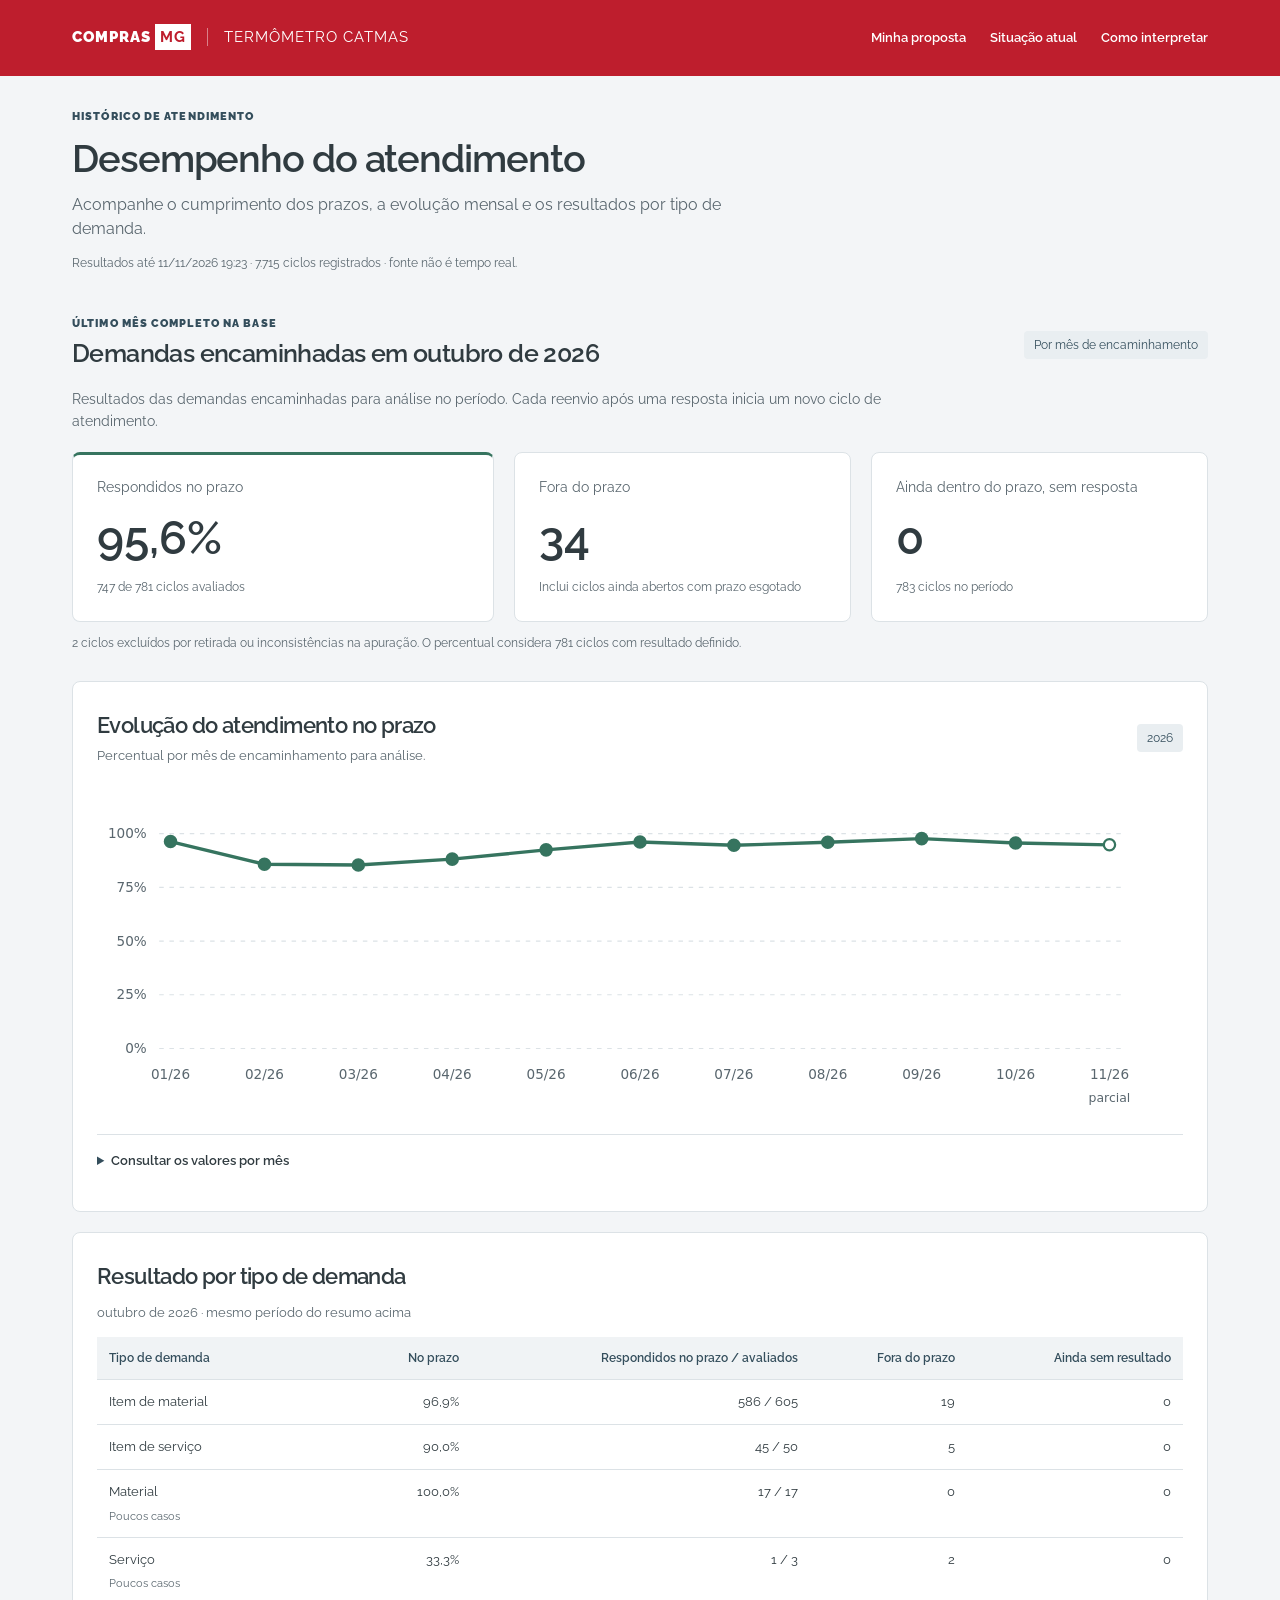
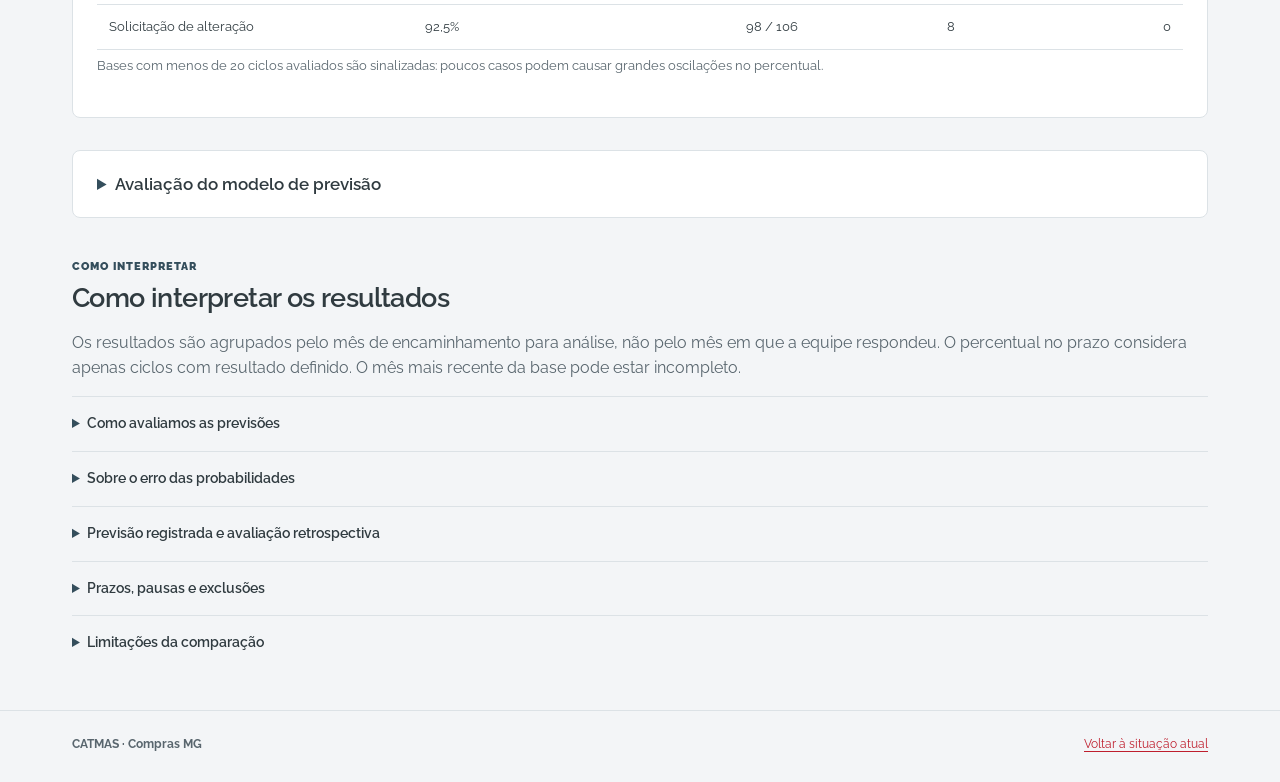
==== commit a61f124f: "Reorganiza desempenho com foco no atendimento, evolução mensal e tipos" ====
--- a/acompanhamento.html
+++ b/acompanhamento.html
@@ -1,8 +1,11 @@
 <!doctype html>
-<html lang="pt-BR"><head><meta charset="utf-8"><meta name="viewport" content="width=device-width,initial-scale=1"><title>Desempenho do atendimento · CATMAS</title><link rel="stylesheet" href="style.css?v=20261112-layout-1"><link rel="stylesheet" href="acompanhamento.css?v=20261112-layout-1"><link rel="preconnect" href="https://fonts.googleapis.com"><link rel="preconnect" href="https://fonts.gstatic.com" crossorigin><link href="https://fonts.googleapis.com/css2?family=Raleway:wght@400;600;900&display=swap" rel="stylesheet"><link rel="stylesheet" href="tema-catmas.css?v=20261112-layout-1"><meta name="description" content="Compare a estimativa do modelo e o atendimento realizado no CATMAS, por tipo e mês de entrada."></head>
-<body><a class="skip-link" href="#conteudo">Ir para o conteúdo</a><header><div class="header-inner"><a class="brand" href="./" aria-label="Compras MG · CATMAS">COMPRAS <b>MG</b><span>CATMAS</span></a><nav aria-label="Navegação principal"><a href="./#consulta">Minha proposta</a><a href="./#indicadores">Situação atual</a><a href="#criterios">Como interpretar</a></nav></div></header>
-<main id="conteudo"><section class="intro"><div class="eyebrow">HISTÓRICO DE ATENDIMENTO</div><h1>Desempenho do atendimento</h1><p>Compare os atendimentos no prazo com a estimativa do modelo, por mês e tipo de demanda.</p><p id="monitorStatus" role="status">Carregando acompanhamento…</p></section>
-<section class="monitor-controls" aria-label="Filtros do acompanhamento"><label>Origem da previsão<select id="evalOrigin"><option value="retrospectiva">Avaliação retrospectiva</option><option value="registrada_sem_resultado">Registrada sem resultado observado</option></select></label><label>Tipo<select id="evalType"><option value="">Todos os tipos</option><option value="item_material">Item de material</option><option value="item_servico">Item de serviço</option><option value="material">Material</option><option value="servico">Serviço</option><option value="alteracao">Solicitação de alteração</option></select></label><label>Mês de entrada<select id="evalMonth"></select></label></section>
+<html lang="pt-BR"><head><meta charset="utf-8"><meta name="viewport" content="width=device-width,initial-scale=1"><title>Desempenho do atendimento · CATMAS</title><link rel="stylesheet" href="style.css?v=20261113-desempenho-1"><link rel="stylesheet" href="acompanhamento.css?v=20261113-desempenho-1"><link rel="preconnect" href="https://fonts.googleapis.com"><link rel="preconnect" href="https://fonts.gstatic.com" crossorigin><link href="https://fonts.googleapis.com/css2?family=Raleway:wght@400;600;900&display=swap" rel="stylesheet"><link rel="stylesheet" href="tema-catmas.css?v=20261113-desempenho-1"><meta name="description" content="Compare a estimativa do modelo e o atendimento realizado no CATMAS, por tipo e mês de entrada."></head>
+<body><a class="skip-link" href="#conteudo">Ir para o conteúdo</a><header><div class="header-inner"><a class="brand" href="./" aria-label="Compras MG · CATMAS">COMPRAS <b>MG</b><span>TERMÔMETRO CATMAS</span></a><nav aria-label="Navegação principal"><a href="./#consulta">Minha proposta</a><a href="./#indicadores">Situação atual</a><a href="#criterios">Como interpretar</a></nav></div></header>
+<main id="conteudo"><section class="intro"><div class="eyebrow">HISTÓRICO DE ATENDIMENTO</div><h1>Desempenho do atendimento</h1><p>Acompanhe o cumprimento dos prazos, a evolução mensal e os resultados por tipo de demanda.</p><p id="monitorStatus" role="status">Carregando acompanhamento…</p></section>
+<section class="service-overview" aria-labelledby="serviceMonth"><div class="service-heading"><div><div class="eyebrow">ÚLTIMO MÊS COMPLETO NA BASE</div><h2 id="serviceMonth">Carregando período…</h2></div><span class="period-tag">Por mês de encaminhamento</span></div><p class="service-context">Resultados das demandas encaminhadas para análise no período. Cada reenvio após uma resposta inicia um novo ciclo de atendimento.</p><div class="service-metrics"><article class="service-primary"><span>Respondidos no prazo</span><strong id="serviceRate">—</strong><small id="serviceOnTime">Carregando…</small></article><article><span>Fora do prazo</span><strong id="serviceLate">—</strong><small>Inclui ciclos ainda abertos com prazo esgotado</small></article><article><span>Ainda dentro do prazo, sem resposta</span><strong id="servicePending">—</strong><small id="serviceBase">Carregando base…</small></article></div><p id="serviceNote" class="small"></p></section>
+<section class="evaluation-panel" aria-labelledby="trendTitle"><div class="service-heading"><div><h2 id="trendTitle">Evolução do atendimento no prazo</h2><p>Percentual por mês de encaminhamento para análise.</p></div><span class="period-tag">2026</span></div><div id="serviceChart" class="service-chart"></div><details class="trend-data"><summary>Consultar os valores por mês</summary><div class="table-scroll"><table><thead><tr><th>Mês de encaminhamento</th><th>No prazo</th><th>Ciclos avaliados</th><th>Ainda sem resultado</th></tr></thead><tbody id="serviceMonths"></tbody></table></div></details></section>
+<section class="evaluation-panel" aria-labelledby="typesTitle"><h2 id="typesTitle">Resultado por tipo de demanda</h2><p id="serviceTypesPeriod"></p><div class="table-scroll"><table class="service-types"><thead><tr><th>Tipo de demanda</th><th>No prazo</th><th>Respondidos no prazo / avaliados</th><th>Fora do prazo</th><th>Ainda sem resultado</th></tr></thead><tbody id="serviceTypes"></tbody></table></div><p class="small">Bases com menos de 20 ciclos avaliados são sinalizadas: poucos casos podem causar grandes oscilações no percentual.</p></section>
+<details class="model-review"><summary>Avaliação do modelo de previsão</summary><p class="service-context">A previsão é uma estimativa, não uma meta de atendimento. A comparação abaixo é retrospectiva: o modelo foi aplicado aos dados reconstruídos da entrada de cada ciclo.</p><input id="evalOrigin" type="hidden" value="retrospectiva"><input id="evalType" type="hidden" value=""><select id="evalMonth" hidden aria-label="Mês da avaliação técnica"></select>
 <p id="filterError" role="alert"></p>
 <section class="comparison-summary" aria-label="Resumo do mês"><h2 id="monthTitle">Mês de entrada</h2><p id="promiseSentence" aria-live="polite">Carregando comparação…</p></section>
 <section class="evaluation-metrics" aria-label="Resultados da seleção">
@@ -13,7 +16,7 @@
 </section>
 <details class="origin-details"><summary>Sobre a origem das previsões e a base de comparação</summary><p id="originNote"></p><p>A comparação usa os mesmos ciclos nos dois lados. Pendentes e excluídos ficam fora da conta. Cada reenvio após resposta é um novo ciclo. A quantidade prevista pode ser fracionária porque soma probabilidades.</p></details>
 <div class="evaluation-grid"><section class="evaluation-panel"><h2>Estimativa e resultado por tipo</h2><p class="small">Percentuais sobre os ciclos avaliados. A diferença é medida em pontos percentuais.</p><p class="table-hint">Deslize para os lados para ver todas as colunas.</p><div class="table-scroll" tabindex="0" role="region" aria-label="Estimativa e resultado por tipo"><table><thead><tr><th>Tipo</th><th>Avaliados</th><th>Pendentes</th><th>Estimados no prazo</th><th>Atendidos no prazo</th><th>Diferença (p.p.)</th></tr></thead><tbody id="typeRows"></tbody></table></div></section><section class="evaluation-panel"><h2>Evolução por mês de entrada</h2><p class="small">O mês é o da entrada no ciclo, não o da resposta.</p><p class="table-hint">Deslize para os lados para ver todas as colunas.</p><div class="table-scroll" tabindex="0" role="region" aria-label="Evolução por mês de entrada"><table><thead><tr><th>Mês</th><th>Avaliados</th><th>Pendentes</th><th>Estimados no prazo</th><th>Atendidos no prazo</th><th>Diferença (p.p.)</th></tr></thead><tbody id="monthRows"></tbody></table></div></section></div>
-<details class="technical"><summary>Detalhes técnicos e consulta por demanda</summary><p>Erro Brier médio da seleção: <strong id="metricBrier">—</strong> (menor é melhor).</p><section class="evaluation-panel"><h2>As probabilidades estão calibradas?</h2><p>Nos ciclos previstos com probabilidades parecidas, compare a média prevista com o percentual realmente atendido no prazo.</p><p class="table-hint">Deslize para os lados para ver todas as colunas.</p><div class="table-scroll" tabindex="0" role="region" aria-label="Tabela de comparação"><table><thead><tr><th>Faixa prevista</th><th>Avaliados</th><th>Previsto médio</th><th>Realizado</th><th>Desvio</th></tr></thead><tbody id="calibrationRows"></tbody></table></div></section>
+<details class="technical"><summary>Calibração e consulta por demanda</summary><p>Erro Brier médio da seleção: <strong id="metricBrier">—</strong> (menor é melhor).</p><section class="evaluation-panel"><h2>As probabilidades estão calibradas?</h2><p>Nos ciclos previstos com probabilidades parecidas, compare a média prevista com o percentual realmente atendido no prazo.</p><p class="table-hint">Deslize para os lados para ver todas as colunas.</p><div class="table-scroll" tabindex="0" role="region" aria-label="Tabela de comparação"><table><thead><tr><th>Faixa prevista</th><th>Avaliados</th><th>Previsto médio</th><th>Realizado</th><th>Desvio</th></tr></thead><tbody id="calibrationRows"></tbody></table></div></section>
 <section class="evaluation-panel"><div class="cardhead"><div><h2>Conferir cada demanda</h2><p>Cada reenvio após uma resposta constitui outro ciclo e tem sua própria previsão.</p></div><button id="exportEvaluation" disabled>Exportar seleção CSV</button></div><div class="record-controls"><label>Número da demanda<input id="evalSearch" inputmode="numeric" placeholder="Buscar nos ciclos desta seleção"></label><label>Ordenação<select id="evalSort"><option value="recent">Entradas mais recentes</option><option value="error">Maior erro de probabilidade</option></select></label></div><div class="table-scroll" tabindex="0" role="region" aria-label="Resultados individuais"><table><thead><tr><th>Demanda / ciclo</th><th>Tipo</th><th>Entrada</th><th>Previsão no prazo</th><th>Resultado real</th><th>Erro Brier</th><th>Resposta</th><th>Prazo / consumo útil</th><th>Registro e modelo</th></tr></thead><tbody id="evaluationRows"></tbody></table></div><div class="pagination"><button id="evalPrev">Anterior</button><span id="evalPage" aria-live="polite">—</span><button id="evalNext">Próxima</button></div></section>
-</details><section class="method" id="criterios"><div class="eyebrow">COMO INTERPRETAR</div><h2>Como comparamos a estimativa com o resultado</h2><p>Somamos as probabilidades do termômetro para obter a quantidade esperada de atendimentos no prazo. Contamos 1 para cada atendimento realizado no prazo e 0 para cada atraso. A diferença é o realizado menos o previsto. O mês se refere à entrada no ciclo; resultados ainda indefinidos não entram na comparação.</p><details><summary>Sobre o erro das probabilidades</summary><p>Para cada ciclo, o erro é <strong>(probabilidade prevista − resultado real)²</strong>. Com previsão de 85%, uma resposta no prazo resulta em erro 0,0225; fora do prazo, 0,7225. O Brier do conjunto é a média desses erros. Não é um percentual de acertos, e cumprir o prazo não torna automaticamente perfeita uma previsão probabilística.</p></details><details><summary>Previsão registrada e avaliação retrospectiva</summary><p>Na retrospectiva, o modelo é aplicado agora aos atributos reconstruídos na entrada. Não significa que essa previsão foi exibida naquela data. A avaliação começa em janeiro de 2026, após treino e calibração do modelo atual. A outra visão contém previsões publicadas quando ainda não havia resultado conhecido na extração. Como a extração é periódica e pode ter atraso, isso não certifica registro em tempo real nem anterior à resposta efetiva na origem. As probabilidades ficam congeladas na primeira publicação; revisões dos eventos atualizam apenas a apuração e são sinalizadas.</p></details><details><summary>Prazos, pausas e exclusões</summary><p>São usadas as mesmas regras operacionais do termômetro: dia inicial excluído, 3 dias úteis para itens e alterações, 5 para materiais e serviços, com desconto das pausas com o demandante. Aberto com prazo já consumido recebe resultado 0; aberto ainda dentro do prazo permanece pendente. Retiradas, resposta inferida apenas pela geração do código, inconsistências de pausa e ciclos ausentes da extração ficam excluídos. Resultado 0 significa não atendido no prazo, não necessariamente uma demanda sem resposta até hoje.</p></details><details><summary>Limitações da comparação</summary><p>Avaliar apenas casos já definidos pode favorecer as respostas rápidas nos períodos mais recentes. Por isso o painel informa também pendentes e excluídos. Cada ciclo tem o mesmo peso no Brier agregado; a leitura por tipo evita que grupos maiores escondam erros dos menores. A referência é o último evento observado, sem garantia de sincronização completa. Os modelos são identificados pelo hash e não são retreinados por este acompanhamento.</p><p><a href="https://scikit-learn.org/stable/modules/generated/sklearn.metrics.brier_score_loss.html">Definição técnica do Brier score</a></p></details></section>
-</main><footer><div class="footer-inner"><strong>CATMAS · Compras MG</strong><a href="./">Voltar à situação atual</a></div></footer><script type="module" src="acompanhamento.js?v=20261112-layout-1"></script></body></html>
+</details></details><section class="method" id="criterios"><div class="eyebrow">COMO INTERPRETAR</div><h2>Como interpretar os resultados</h2><p>Os resultados são agrupados pelo mês de encaminhamento para análise, não pelo mês em que a equipe respondeu. O percentual no prazo considera apenas ciclos com resultado definido. O mês mais recente da base pode estar incompleto.</p><details><summary>Como avaliamos as previsões</summary><p>Somamos as probabilidades do termômetro para obter a quantidade esperada de atendimentos no prazo. Contamos 1 para cada atendimento realizado no prazo e 0 para cada atraso. A diferença é o realizado menos o previsto. O mês se refere à entrada no ciclo; resultados ainda indefinidos não entram na comparação.</p></details><details><summary>Sobre o erro das probabilidades</summary><p>Para cada ciclo, o erro é <strong>(probabilidade prevista − resultado real)²</strong>. Com previsão de 85%, uma resposta no prazo resulta em erro 0,0225; fora do prazo, 0,7225. O Brier do conjunto é a média desses erros. Não é um percentual de acertos, e cumprir o prazo não torna automaticamente perfeita uma previsão probabilística.</p></details><details><summary>Previsão registrada e avaliação retrospectiva</summary><p>Na retrospectiva, o modelo é aplicado agora aos atributos reconstruídos na entrada. Não significa que essa previsão foi exibida naquela data. A avaliação começa em janeiro de 2026, após treino e calibração do modelo atual. A outra visão contém previsões publicadas quando ainda não havia resultado conhecido na extração. Como a extração é periódica e pode ter atraso, isso não certifica registro em tempo real nem anterior à resposta efetiva na origem. As probabilidades ficam congeladas na primeira publicação; revisões dos eventos atualizam apenas a apuração e são sinalizadas.</p></details><details><summary>Prazos, pausas e exclusões</summary><p>São usadas as mesmas regras operacionais do termômetro: dia inicial excluído, 3 dias úteis para itens e alterações, 5 para materiais e serviços, com desconto das pausas com o demandante. Aberto com prazo já consumido recebe resultado 0; aberto ainda dentro do prazo permanece pendente. Retiradas, resposta inferida apenas pela geração do código, inconsistências de pausa e ciclos ausentes da extração ficam excluídos. Resultado 0 significa não atendido no prazo, não necessariamente uma demanda sem resposta até hoje.</p></details><details><summary>Limitações da comparação</summary><p>Avaliar apenas casos já definidos pode favorecer as respostas rápidas nos períodos mais recentes. Por isso o painel informa também pendentes e excluídos. Cada ciclo tem o mesmo peso no Brier agregado; a leitura por tipo evita que grupos maiores escondam erros dos menores. A referência é o último evento observado, sem garantia de sincronização completa. Os modelos são identificados pelo hash e não são retreinados por este acompanhamento.</p><p><a href="https://scikit-learn.org/stable/modules/generated/sklearn.metrics.brier_score_loss.html">Definição técnica do Brier score</a></p></details></section>
+</main><footer><div class="footer-inner"><strong>CATMAS · Compras MG</strong><a href="./">Voltar à situação atual</a></div></footer><script type="module" src="acompanhamento.js?v=20261113-desempenho-1"></script></body></html>
--- a/style.css
+++ b/style.css
@@ -38,6 +38,12 @@
 .intro > p { margin: 8px 0 12px; max-width: 72ch; }
 .stamp { display: flex; align-items: baseline; gap: 8px; font-size: 12px; color: var(--muted); }
 .dot { width: 6px; height: 6px; border-radius: 50%; background: var(--slate); flex-shrink: 0; }
+.team-message { margin: 0 0 22px; padding: 16px 20px; border: 1px solid #d4e0e7; border-left: 3px solid var(--slate); border-radius: 6px; background: #eaf0f3; }
+.team-message h2 { margin: 0 0 6px; color: var(--slate); font-size: 15px; font-weight: 600; letter-spacing: 0; text-wrap: wrap; }
+.team-message p { max-width: 110ch; margin: 6px 0; font-size: 14px; line-height: 1.6; }
+.team-message details { padding: 8px 0 0; border: 0; font-size: 13px; }
+.team-message summary { color: var(--slate); }
+.team-message details p { margin-top: 12px; }
 section { min-width: 0; }
 label { display: block; font-size: 13px; font-weight: 600; }
 select, input { display: block; width: 100%; min-height: 46px; margin-top: 6px; padding: 10px 12px; border: 1px solid #87959f; border-radius: 5px; color: var(--ink); background: #fff; font: inherit; }
@@ -218,3 +224,49 @@
   html { scroll-behavior: auto; }
   [data-field="needle"] { transition: none; }
 }
+
+/* Previsão e fila compartilham alinhamento, margens e altura. */
+.indicators-layout { display:grid; grid-template-columns:minmax(0,1.3fr) minmax(320px,1fr); gap:24px; align-items:stretch; }
+.forecast-panel { min-width:0; display:flex; flex-direction:column; padding:24px 28px; background:#fff; border:1px solid var(--line); border-radius:8px; }
+.forecast-panel .view-controls { margin:0; padding-bottom:20px; border-bottom:1px solid var(--line); gap:12px 20px; align-items:end; }
+.forecast-panel #kindChoice { width:230px; flex:1 1 200px; }
+.forecast-panel .show-all-control { font-size:12px; }
+.indicators-layout .dashboard.single-view { flex:1; display:flex; flex-direction:column; }
+.indicators-layout .single-view .gaugecard { flex:1; display:flex; flex-direction:column; padding:24px 0 4px; border:0; background:transparent; }
+.indicators-layout .single-view .cardhead { margin-bottom:20px; min-height:0; }
+.indicators-layout .single-view .forecast { flex:1; display:flex; align-items:center; justify-content:center; padding:8px 0 20px; }
+.indicators-layout .single-view .forecast-main { width:100%; justify-content:center; gap:24px; }
+.indicators-layout .single-view .gaugewrap { flex:0 1 210px; min-width:110px; }
+.indicators-layout .single-view .gaugevalue > strong { font-size:56px; }
+.queue-summary { min-width:0; background:#fff; border:1px solid var(--line); border-radius:8px; padding:24px 28px; }
+.queue-summary h3 { font-size:18px; }
+.queue-total { display:flex; align-items:baseline; gap:12px; margin:20px 0 24px; }
+.queue-total strong { font-size:56px; line-height:1; font-weight:600; color:var(--ink); font-variant-numeric:tabular-nums; }
+.queue-total span { font-size:14px; }
+.queue-summary table { table-layout:fixed; }
+.queue-summary th, .queue-summary td { padding:11px 0; }
+.queue-summary thead th { font-size:11px; color:var(--muted); font-weight:600; }
+.queue-summary thead th:last-child { width:90px; }
+.queue-summary tbody th { font-weight:400; }
+.queue-summary td, .queue-summary thead th:last-child { text-align:right; padding-left:12px; font-variant-numeric:tabular-nums; }
+.queue-summary td { font-weight:600; }
+.queue-summary tbody tr:last-child > * { border-bottom:0; }
+.indicators-layout:has(#showAll:checked) { grid-template-columns:minmax(0,1fr); }
+.forecast-panel:has(#showAll:checked) .dashboard { grid-template-columns:repeat(3,minmax(0,1fr)); margin-top:20px; }
+.forecast-panel:has(#showAll:checked) .gaugecard { padding:16px; }
+@media (max-width:1000px) {
+ .indicators-layout { grid-template-columns:minmax(0,1fr); }
+ .indicators-layout .single-view .forecast { padding:16px 0; }
+ .forecast-panel:has(#showAll:checked) .dashboard { grid-template-columns:repeat(2,minmax(0,1fr)); }
+}
+@media (max-width:560px) {
+ .forecast-panel, .queue-summary { padding:20px; }
+ .forecast-panel .view-controls { gap:8px; padding-bottom:16px; }
+ .forecast-panel #kindChoice { flex-basis:100%; width:100%; }
+ .indicators-layout .single-view .cardhead { margin-bottom:8px; }
+ .indicators-layout .single-view .forecast-main { gap:16px; }
+ .indicators-layout .single-view .gaugewrap { flex-basis:130px; min-width:80px; }
+ .indicators-layout .single-view .gaugevalue > strong { font-size:42px; }
+ .forecast-panel:has(#showAll:checked) .dashboard { grid-template-columns:minmax(0,1fr); }
+ .queue-total { margin:16px 0 20px; }
+}
--- a/acompanhamento.css
+++ b/acompanhamento.css
@@ -64,3 +64,25 @@
   .evaluation-metrics article { padding: 12px; }
   .evaluation-metrics strong { font-size: 24px; }
 }
+
+.service-overview { margin:8px 0 28px; }
+.service-heading { display:flex; align-items:center; justify-content:space-between; gap:16px; margin-bottom:12px; }
+.service-heading h2 { margin:6px 0; }
+.service-heading p { margin:4px 0; }
+.period-tag { display:inline-block; flex-shrink:0; padding:5px 10px; border-radius:4px; background:#e9eef1; color:var(--slate); font-size:12px; }
+.service-context { max-width:90ch; font-size:14px; }
+.service-metrics { display:grid; grid-template-columns:1.25fr 1fr 1fr; gap:20px; margin-top:20px; }
+.service-metrics article { display:flex; flex-direction:column; background:#fff; padding:24px; border:1px solid var(--line); border-radius:8px; }
+.service-metrics .service-primary { border-top:3px solid var(--green); padding-top:22px; }
+.service-metrics span { font-size:14px; color:var(--muted); }
+.service-metrics strong { font-size:46px; line-height:1.2; margin:12px 0; font-weight:600; font-variant-numeric:tabular-nums; }
+.service-metrics small { font-size:12px; color:var(--muted); margin-top:auto; }
+.service-chart { overflow-x:auto; margin-top:24px; }
+.service-chart svg { width:100%; min-width:620px; display:block; font-family:system-ui,sans-serif; }
+.trend-data { margin-top:12px; font-size:13px; }
+.model-review { margin:32px 0; padding:20px 24px; border:1px solid var(--line); border-radius:8px; background:#fff; }
+.model-review > summary { font-size:17px; }
+.model-review .comparison-summary { margin-top:24px; }
+.service-types { min-width:680px; }
+@media(max-width:800px) { .service-metrics { gap:12px; } .service-metrics article { padding:18px; } .service-metrics strong { font-size:36px; } .service-heading { align-items:start; flex-direction:column; gap:6px; } }
+@media(max-width:560px) { .service-metrics { grid-template-columns:1fr; } .service-metrics article { padding:20px; } .service-metrics .service-primary { padding-top:18px; } .service-metrics strong { font-size:42px; margin:8px 0; } .model-review { padding:16px; } }
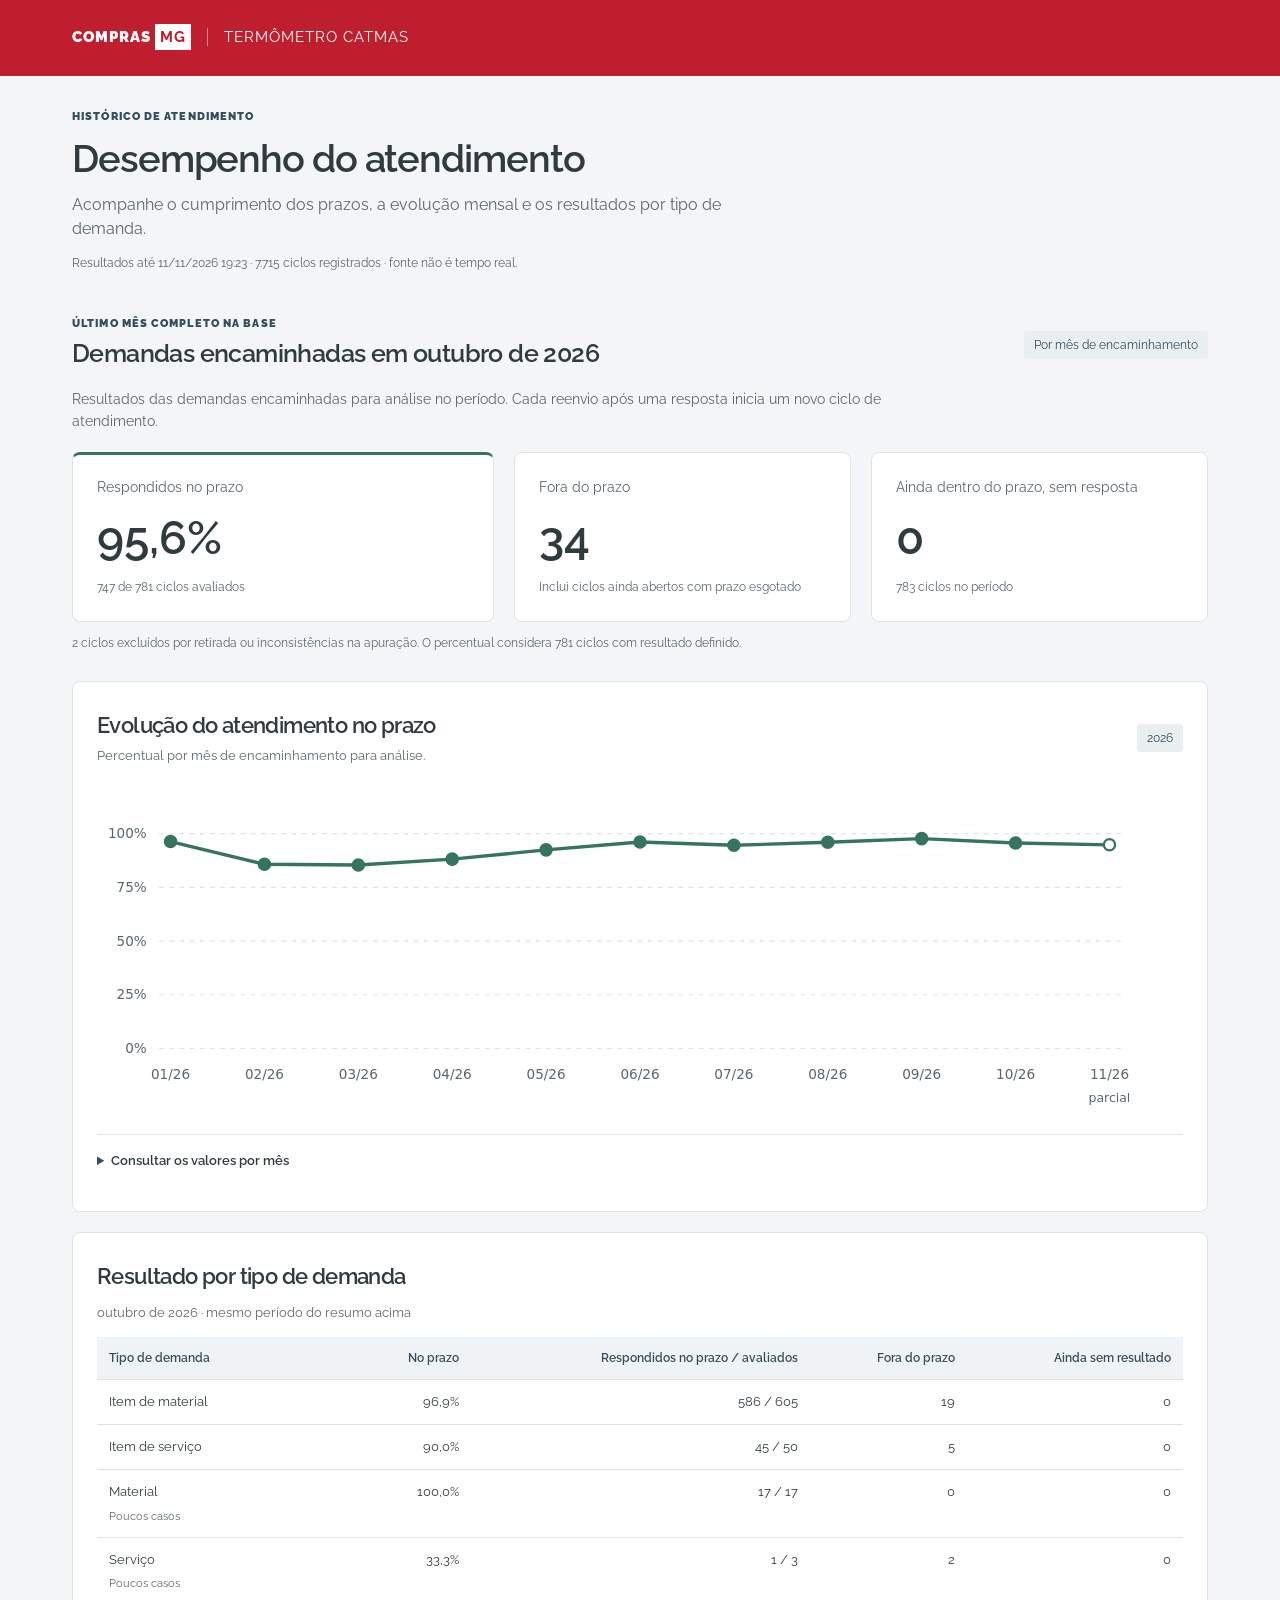
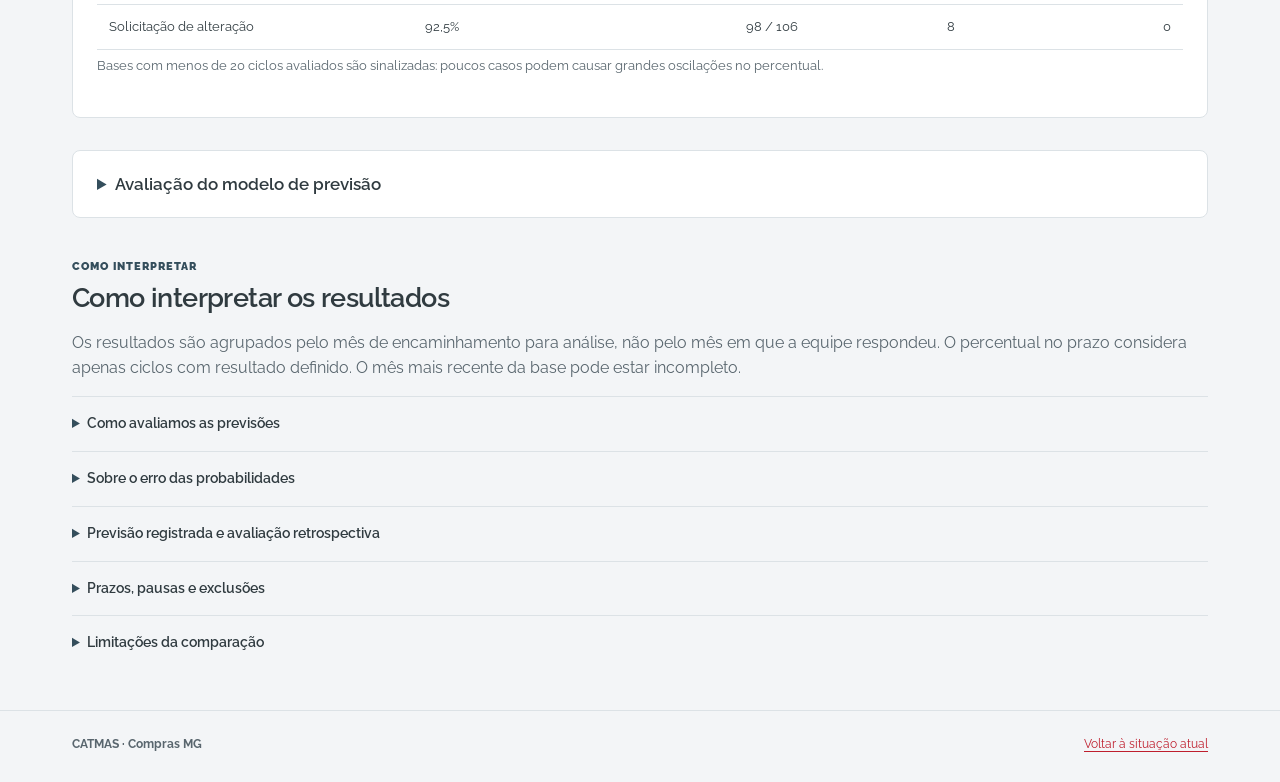
==== commit 4d2fdbdd: "Remove links de navegação da barra superior" ====
--- a/acompanhamento.html
+++ b/acompanhamento.html
@@ -1,6 +1,6 @@
 <!doctype html>
 <html lang="pt-BR"><head><meta charset="utf-8"><meta name="viewport" content="width=device-width,initial-scale=1"><title>Desempenho do atendimento · CATMAS</title><link rel="stylesheet" href="style.css?v=20261113-desempenho-1"><link rel="stylesheet" href="acompanhamento.css?v=20261113-desempenho-1"><link rel="preconnect" href="https://fonts.googleapis.com"><link rel="preconnect" href="https://fonts.gstatic.com" crossorigin><link href="https://fonts.googleapis.com/css2?family=Raleway:wght@400;600;900&display=swap" rel="stylesheet"><link rel="stylesheet" href="tema-catmas.css?v=20261113-desempenho-1"><meta name="description" content="Compare a estimativa do modelo e o atendimento realizado no CATMAS, por tipo e mês de entrada."></head>
-<body><a class="skip-link" href="#conteudo">Ir para o conteúdo</a><header><div class="header-inner"><a class="brand" href="./" aria-label="Compras MG · CATMAS">COMPRAS <b>MG</b><span>TERMÔMETRO CATMAS</span></a><nav aria-label="Navegação principal"><a href="./#consulta">Minha proposta</a><a href="./#indicadores">Situação atual</a><a href="#criterios">Como interpretar</a></nav></div></header>
+<body><a class="skip-link" href="#conteudo">Ir para o conteúdo</a><header><div class="header-inner"><a class="brand" href="./" aria-label="Compras MG · CATMAS">COMPRAS <b>MG</b><span>TERMÔMETRO CATMAS</span></a></div></header>
 <main id="conteudo"><section class="intro"><div class="eyebrow">HISTÓRICO DE ATENDIMENTO</div><h1>Desempenho do atendimento</h1><p>Acompanhe o cumprimento dos prazos, a evolução mensal e os resultados por tipo de demanda.</p><p id="monitorStatus" role="status">Carregando acompanhamento…</p></section>
 <section class="service-overview" aria-labelledby="serviceMonth"><div class="service-heading"><div><div class="eyebrow">ÚLTIMO MÊS COMPLETO NA BASE</div><h2 id="serviceMonth">Carregando período…</h2></div><span class="period-tag">Por mês de encaminhamento</span></div><p class="service-context">Resultados das demandas encaminhadas para análise no período. Cada reenvio após uma resposta inicia um novo ciclo de atendimento.</p><div class="service-metrics"><article class="service-primary"><span>Respondidos no prazo</span><strong id="serviceRate">—</strong><small id="serviceOnTime">Carregando…</small></article><article><span>Fora do prazo</span><strong id="serviceLate">—</strong><small>Inclui ciclos ainda abertos com prazo esgotado</small></article><article><span>Ainda dentro do prazo, sem resposta</span><strong id="servicePending">—</strong><small id="serviceBase">Carregando base…</small></article></div><p id="serviceNote" class="small"></p></section>
 <section class="evaluation-panel" aria-labelledby="trendTitle"><div class="service-heading"><div><h2 id="trendTitle">Evolução do atendimento no prazo</h2><p>Percentual por mês de encaminhamento para análise.</p></div><span class="period-tag">2026</span></div><div id="serviceChart" class="service-chart"></div><details class="trend-data"><summary>Consultar os valores por mês</summary><div class="table-scroll"><table><thead><tr><th>Mês de encaminhamento</th><th>No prazo</th><th>Ciclos avaliados</th><th>Ainda sem resultado</th></tr></thead><tbody id="serviceMonths"></tbody></table></div></details></section>
